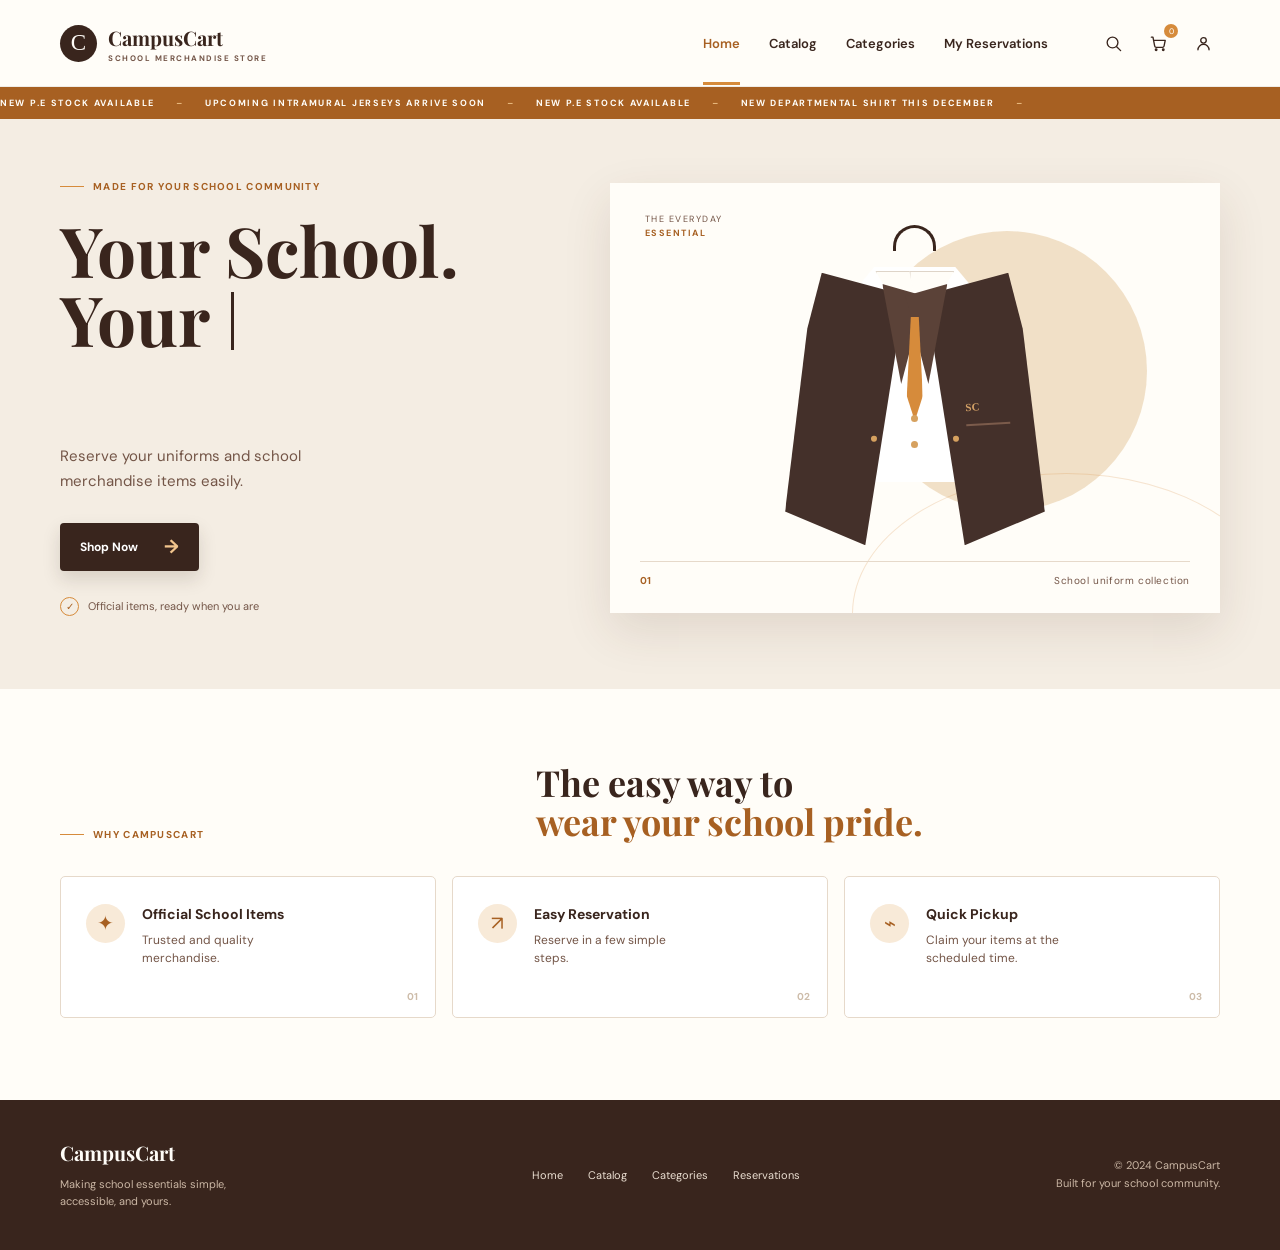
==== index.html @ 45401d15 "Added Home Page" ====
<!DOCTYPE html>
<html lang="en">
<head>
	<meta charset="UTF-8">
	<meta name="viewport" content="width=device-width, initial-scale=1.0">
	<meta name="description" content="SchoolWear makes it simple to reserve official school uniforms and merchandise.">
	<title>SchoolWear | Merchandise Store</title>
	<link rel="preconnect" href="https://fonts.googleapis.com">
	<link rel="preconnect" href="https://fonts.gstatic.com" crossorigin>
	<link href="https://fonts.googleapis.com/css2?family=DM+Sans:wght@400;500;600;700&family=Playfair+Display:wght@600;700&display=swap" rel="stylesheet">
	<link rel="stylesheet" href="styles.css">
</head>
<body>
	<header class="site-header">
		<div class="container nav-wrap">
			<a class="brand" href="index.html" aria-label="SchoolWear home">
				<span class="brand-mark" aria-hidden="true">C</span>
				<span class="brand-copy">
					<strong>CampusCart</strong>
					<small>SCHOOL MERCHANDISE STORE</small>
				</span>
			</a>

			<button class="menu-toggle" type="button" aria-expanded="false" aria-controls="site-navigation">
				<span class="sr-only">Toggle navigation</span>
				<span></span><span></span><span></span>
			</button>

			<nav class="site-nav" id="site-navigation" aria-label="Primary navigation">
				<a class="active" href="index.html">Home</a>
				<a href="#benefits">Catalog</a>
				<a href="#benefits">Categories</a>
				<a href="#footer">My Reservations</a>
			</nav>

			<div class="nav-actions" aria-label="Quick actions">
				<button class="icon-button" type="button" data-action="search" aria-label="Search">
					<svg aria-hidden="true" viewBox="0 0 24 24"><circle cx="10.8" cy="10.8" r="6.8"></circle><path d="m16 16 5 5"></path></svg>
				</button>
				<button class="icon-button cart-button" type="button" data-action="cart" aria-label="Cart">
					<svg aria-hidden="true" viewBox="0 0 24 24"><path d="M3 4h2l2.2 11.2a2 2 0 0 0 2 1.6h7.9a2 2 0 0 0 1.9-1.5L20.5 8H6"></path><circle cx="9" cy="20" r="1"></circle><circle cx="18" cy="20" r="1"></circle></svg>
					<span class="cart-count">0</span>
				</button>
				<button class="icon-button" type="button" data-action="profile" aria-label="Profile">
					<svg aria-hidden="true" viewBox="0 0 24 24"><circle cx="12" cy="8" r="3.5"></circle><path d="M5 20a7 7 0 0 1 14 0"></path></svg>
				</button>
			</div>
		</div>
	</header>

	<section class="announcement" aria-label="Merchandise announcement">
		<p class="sr-only">New stock just landed. Upcoming varsity jerseys arrive soon.</p>
		<div class="announcement-window" aria-hidden="true">
			<div class="announcement-track">
				<span>NEW P.E STOCK AVAILABLE</span><b>-</b><span>UPCOMING INTRAMURAL JERSEYS ARRIVE SOON</span><b>-</b>
				<span>NEW P.E STOCK AVAILABLE</span><b>-</b><span>NEW DEPARTMENTAL SHIRT THIS DECEMBER</span><b>-</b>

			</div>
		</div>
	</section>

	<main>
		<section class="hero container" aria-labelledby="hero-title">
			<div class="hero-copy">
				<p class="eyebrow"><span></span> Made for your school community</p>
				<h1 id="hero-title" aria-label="Your School. Your Style. One Place.">
					<span class="typing-line" data-text="Your School." aria-hidden="true"></span>
					<span class="typing-line" data-text="Your Style." aria-hidden="true"></span>
					<em class="typing-line" data-text="One Place." aria-hidden="true"></em>
				</h1>
				<p class="hero-description">Reserve your uniforms and school merchandise items easily.</p>
				<a class="button button-primary" href="#benefits">Shop Now <span aria-hidden="true">&rarr;</span></a>
				<div class="hero-note"><span class="note-icon" aria-hidden="true">✓</span> Official items, ready when you are</div>
			</div>

			<div class="hero-visual" aria-label="A neatly presented school uniform">
				<div class="visual-kicker">THE EVERYDAY<br><strong>ESSENTIAL</strong></div>
				<div class="sun-shape"></div>
				<div class="uniform">
					<div class="hanger" aria-hidden="true"></div>
					<div class="shirt-collar left-collar"></div>
					<div class="shirt-collar right-collar"></div>
					<div class="shirt"></div>
					<div class="blazer left-blazer"><span class="sleeve-button"></span></div>
					<div class="blazer right-blazer"><span class="sleeve-button"></span></div>
					<div class="lapel left-lapel"></div>
					<div class="lapel right-lapel"></div>
					<div class="pocket"><span>SC</span></div>
					<div class="tie"></div>
					<div class="blazer-button button-one"></div>
					<div class="blazer-button button-two"></div>
				</div>
				<div class="visual-caption"><span>01</span><span>School uniform collection</span></div>
			</div>
		</section>

		<section class="benefits" id="benefits" aria-labelledby="benefits-title">
			<div class="container">
				<div class="section-heading">
					<p class="eyebrow"><span></span> Why CampusCart</p>
					<h2 id="benefits-title">The easy way to<br><em>wear your school pride.</em></h2>
				</div>
				<div class="benefit-grid">
					<article class="benefit-card">
						<div class="benefit-icon">✦</div>
						<div><h3>Official School Items</h3><p>Trusted and quality merchandise.</p></div>
						<span class="card-number">01</span>
					</article>
					<article class="benefit-card">
						<div class="benefit-icon">↗</div>
						<div><h3>Easy Reservation</h3><p>Reserve in a few simple steps.</p></div>
						<span class="card-number">02</span>
					</article>
					<article class="benefit-card">
						<div class="benefit-icon">⌁</div>
						<div><h3>Quick Pickup</h3><p>Claim your items at the scheduled time.</p></div>
						<span class="card-number">03</span>
					</article>
				</div>
			</div>
		</section>
	</main>

	<footer class="site-footer" id="footer">
		<div class="container footer-grid">
			<div><a class="footer-brand" href="index.html">CampusCart</a><p>Making school essentials simple,<br>accessible, and yours.</p></div>
			<div class="footer-links"><a href="index.html">Home</a><a href="#benefits">Catalog</a><a href="#benefits">Categories</a><a href="#footer">Reservations</a></div>
			<p class="copyright">&copy; 2024 CampusCart<br>Built for your school community.</p>
		</div>
	</footer>

	<div class="toast" role="status" aria-live="polite"></div>
	<script src="scripts.js"></script>
</body>
</html>
---- styles.css ----
:root {
	--brown: #39251d;
	--brown-soft: #735547;
	--gold: #d68b3b;
	--gold-dark: #a76022;
	--cream: #fffdf8;
	--beige: #f4ede3;
	--line: #e6d9ca;
	--white: #ffffff;
	--shadow: 0 18px 45px rgba(83, 52, 32, 0.12);
}

* { box-sizing: border-box; }
html { scroll-behavior: smooth; }
body { margin: 0; color: var(--brown); background: var(--beige); font-family: "DM Sans", sans-serif; }
a { color: inherit; text-decoration: none; }
button { color: inherit; font: inherit; }
.container { width: min(1160px, calc(100% - 64px)); margin: 0 auto; }
.sr-only { position: absolute; width: 1px; height: 1px; padding: 0; margin: -1px; overflow: hidden; clip: rect(0, 0, 0, 0); white-space: nowrap; border: 0; }

.site-header { background: var(--cream); border-bottom: 1px solid rgba(57, 37, 29, 0.08); }
.nav-wrap { min-height: 86px; display: flex; align-items: center; gap: 40px; }
.announcement { overflow: hidden; color: var(--cream); background: var(--gold-dark); }
.announcement-window { overflow: hidden; width: 100%; padding: 8px 0; }
.announcement-track { display: flex; width: max-content; align-items: center; gap: 21px; animation: announcement-scroll 24s linear infinite; font-size: 9px; font-weight: 700; letter-spacing: 1.7px; white-space: nowrap; }
.announcement-track b { color: #f4c98f; font-size: 12px; font-weight: 400; }
@keyframes announcement-scroll { from { transform: translateX(-100%); } to { transform: translateX(100vw); } }
.brand { display: inline-flex; align-items: center; gap: 11px; margin-right: auto; }
.brand-mark { width: 37px; height: 37px; display: grid; place-items: center; color: var(--cream); background: var(--brown); border-radius: 50%; font-family: Georgia, serif; font-size: 23px; }
.brand-copy { display: grid; gap: 2px; }
.brand-copy strong, .footer-brand { font: 700 20px "Playfair Display", Georgia, serif; letter-spacing: 0; }
.brand-copy small { color: var(--brown-soft); font-size: 8px; font-weight: 700; letter-spacing: 1.5px; }
.site-nav { display: flex; align-items: center; gap: 29px; font-size: 13px; font-weight: 600; }
.site-nav a { padding: 33px 0 30px; border-bottom: 3px solid transparent; }
.site-nav a:hover, .site-nav a.active { color: var(--gold-dark); border-color: var(--gold); }
.nav-actions { display: flex; align-items: center; gap: 11px; margin-left: 8px; }
.icon-button { position: relative; width: 34px; height: 34px; display: grid; place-items: center; padding: 0; border: 0; background: transparent; cursor: pointer; }
.icon-button svg { width: 19px; height: 19px; fill: none; stroke: var(--brown); stroke-linecap: round; stroke-linejoin: round; stroke-width: 1.7; }
.icon-button:hover svg { stroke: var(--gold-dark); }
.cart-count { position: absolute; top: -2px; right: -3px; width: 14px; height: 14px; display: grid; place-items: center; color: var(--white); background: var(--gold); border-radius: 50%; font-size: 8px; }
.menu-toggle { display: none; border: 0; background: transparent; }

.hero { min-height: 570px; display: grid; grid-template-columns: 0.91fr 1.09fr; align-items: center; gap: 40px; padding-top: 42px; padding-bottom: 54px; }
.eyebrow { display: flex; align-items: center; gap: 9px; margin: 0 0 22px; color: var(--gold-dark); font-size: 10px; font-weight: 700; letter-spacing: 1.3px; text-transform: uppercase; }
.eyebrow span { width: 24px; height: 1px; display: inline-block; background: var(--gold); }
h1, h2, h3, p { margin-top: 0; }
h1, h2 { font-family: "Playfair Display", Georgia, serif; font-weight: 700; letter-spacing: 0; }
h1 { max-width: 500px; margin-bottom: 22px; font-size: clamp(46px, 5.4vw, 76px); line-height: 0.99; }
h1 em, h2 em { color: var(--gold-dark); font-style: normal; }
.typing-line { display: block; min-height: 1em; }
.typing-line.is-typing::after { display: inline-block; width: 3px; height: .84em; margin-left: 6px; vertical-align: -.04em; background: currentColor; content: ""; animation: blink-caret 800ms steps(1) infinite; }
@keyframes blink-caret { 50% { opacity: 0; } }
.hero-description { max-width: 300px; margin-bottom: 29px; color: var(--brown-soft); font-size: 15px; line-height: 1.65; }
.button { display: inline-flex; align-items: center; gap: 26px; border-radius: 4px; font-size: 12px; font-weight: 700; transition: transform 180ms ease, box-shadow 180ms ease, background 180ms ease; }
.button-primary { padding: 16px 20px; color: var(--white); background: var(--brown); box-shadow: 0 8px 18px rgba(57, 37, 29, 0.15); }
.button-primary:hover { background: var(--gold-dark); box-shadow: 0 10px 24px rgba(57, 37, 29, 0.2); transform: translateY(-2px); }
.button-primary span { color: #f2c58d; font-size: 19px; line-height: 0; }
.hero-note { display: flex; align-items: center; gap: 9px; margin-top: 26px; color: var(--brown-soft); font-size: 11px; }
.note-icon { width: 19px; height: 19px; display: grid; place-items: center; color: var(--gold-dark); border: 1px solid var(--gold); border-radius: 50%; font-size: 10px; }

.hero-visual { position: relative; min-height: 430px; overflow: hidden; background: var(--cream); box-shadow: var(--shadow); }
.hero-visual::after { position: absolute; right: -10%; bottom: -33%; width: 70%; height: 65%; border: 1px solid rgba(214, 139, 59, .22); border-radius: 50%; content: ""; }
.sun-shape { position: absolute; top: 48px; right: 12%; width: 280px; height: 280px; background: #ead3b1; border-radius: 50%; opacity: .68; }
.visual-kicker { position: absolute; top: 30px; left: 35px; z-index: 2; color: var(--brown-soft); font-size: 9px; line-height: 1.5; letter-spacing: 1.5px; }
.visual-kicker strong { color: var(--gold-dark); }
.uniform { position: absolute; z-index: 1; top: 42px; left: 50%; width: 285px; height: 345px; transform: translateX(-50%); }
.hanger { position: absolute; top: 0; left: 50%; width: 43px; height: 26px; border: 3px solid var(--brown); border-bottom: 0; border-radius: 30px 30px 0 0; transform: translateX(-50%); }
.shirt { position: absolute; top: 42px; left: 50%; width: 135px; height: 215px; background: #fff; clip-path: polygon(20% 0, 80% 0, 100% 15%, 87% 100%, 13% 100%, 0 15%); transform: translateX(-50%); box-shadow: inset -8px 0 rgba(231, 224, 214, .7); }
.shirt-collar { position: absolute; z-index: 3; top: 46px; width: 45px; height: 56px; background: var(--cream); border: 1px solid #ded4c8; }
.left-collar { left: 103px; clip-path: polygon(0 0, 100% 0, 75% 100%); }.right-collar { right: 103px; clip-path: polygon(0 0, 100% 0, 25% 100%); }
.blazer { position: absolute; z-index: 2; top: 49px; width: 105px; height: 270px; background: #44302a; }
.left-blazer { left: 18px; clip-path: polygon(23% 0, 83% 5%, 100% 18%, 78% 100%, 0 89%, 12% 21%); transform: rotate(3deg); }
.right-blazer { right: 18px; clip-path: polygon(17% 5%, 77% 0, 88% 21%, 100% 89%, 22% 100%, 0 18%); transform: rotate(-3deg); }
.lapel { position: absolute; z-index: 4; top: 59px; width: 42px; height: 100px; background: #5b4238; }.left-lapel { left: 110px; clip-path: polygon(0 0, 100% 12%, 45% 100%); }.right-lapel { right: 110px; clip-path: polygon(0 12%, 100% 0, 55% 100%); }
.tie { position: absolute; z-index: 5; top: 92px; left: 50%; width: 16px; height: 104px; background: var(--gold); clip-path: polygon(25% 0, 75% 0, 100% 76%, 50% 100%, 0 76%); transform: translateX(-50%); }
.pocket { position: absolute; z-index: 5; top: 169px; right: 48px; width: 44px; height: 31px; border-bottom: 2px solid #7b5b4b; transform: rotate(-3deg); }.pocket span { color: #d3a066; font: 700 11px Georgia, serif; }
.blazer-button { position: absolute; z-index: 6; left: 50%; width: 7px; height: 7px; background: #d6a15f; border-radius: 50%; transform: translateX(-50%); }.button-one { top: 190px; }.button-two { top: 216px; }
.sleeve-button { position: absolute; top: 160px; width: 6px; height: 6px; background: #d6a15f; border-radius: 50%; }.left-blazer .sleeve-button { right: 17px; }.right-blazer .sleeve-button { left: 17px; }
.visual-caption { position: absolute; right: 30px; bottom: 26px; left: 30px; z-index: 3; display: flex; justify-content: space-between; padding-top: 12px; border-top: 1px solid var(--line); color: var(--brown-soft); font-size: 10px; letter-spacing: .6px; }.visual-caption span:first-child { color: var(--gold-dark); font-weight: 700; }

.benefits { padding: 74px 0 82px; background: var(--cream); }
.section-heading { display: flex; align-items: end; justify-content: space-between; margin-bottom: 35px; }.section-heading .eyebrow { margin-bottom: 0; }.section-heading h2 { margin: 0; width: 59%; font-size: 36px; line-height: 1.08; }
.benefit-grid { display: grid; grid-template-columns: repeat(3, 1fr); gap: 16px; }.benefit-card { position: relative; display: flex; align-items: flex-start; gap: 17px; min-height: 142px; padding: 27px 25px; border: 1px solid var(--line); border-radius: 5px; background: var(--white); transition: transform 180ms ease, box-shadow 180ms ease; }.benefit-card:hover { box-shadow: var(--shadow); transform: translateY(-4px); }.benefit-icon { width: 39px; height: 39px; flex: 0 0 auto; display: grid; place-items: center; color: var(--gold-dark); background: #f8ead8; border-radius: 50%; font-size: 20px; }.benefit-card h3 { margin: 1px 0 8px; font-size: 14px; }.benefit-card p { max-width: 160px; margin: 0; color: var(--brown-soft); font-size: 12px; line-height: 1.5; }.card-number { position: absolute; right: 17px; bottom: 14px; color: #cdbca9; font-size: 10px; font-weight: 700; }
.site-footer { padding: 39px 0; color: #eaded1; background: var(--brown); }.footer-grid { display: grid; grid-template-columns: 1.2fr 1fr .8fr; align-items: center; gap: 40px; }.footer-brand { display: inline-block; margin-bottom: 10px; color: var(--cream); }.site-footer p { margin: 0; color: #cbb7a5; font-size: 11px; line-height: 1.6; }.footer-links { display: flex; flex-wrap: wrap; gap: 12px 25px; font-size: 11px; }.footer-links a:hover { color: #f2b66d; }.copyright { text-align: right; }
.toast { position: fixed; right: 24px; bottom: 24px; z-index: 10; padding: 12px 17px; color: var(--white); background: var(--brown); border-left: 3px solid var(--gold); border-radius: 3px; box-shadow: var(--shadow); font-size: 12px; opacity: 0; pointer-events: none; transform: translateY(10px); transition: opacity 180ms ease, transform 180ms ease; }.toast.visible { opacity: 1; transform: translateY(0); }

@media (max-width: 900px) {
	.nav-wrap { gap: 20px; }.site-nav { gap: 17px; }.hero { grid-template-columns: 1fr 1fr; }.hero-visual { min-height: 390px; }.uniform { transform: translateX(-50%) scale(.85); transform-origin: top center; }.sun-shape { width: 230px; height: 230px; }
}
@media (max-width: 720px) {
	.container { width: min(100% - 40px, 560px); }.nav-wrap { min-height: 72px; }.menu-toggle { width: 34px; height: 34px; display: grid; place-content: center; gap: 4px; padding: 0; cursor: pointer; }.menu-toggle span:not(.sr-only) { width: 20px; height: 2px; background: var(--brown); }.site-nav { position: absolute; top: 72px; right: 20px; left: 20px; z-index: 8; display: none; padding: 10px 20px; background: var(--cream); border: 1px solid var(--line); box-shadow: var(--shadow); }.site-nav.open { display: grid; }.site-nav a { padding: 12px 0; border-bottom: 1px solid var(--line); }.site-nav a:last-child { border: 0; }.nav-actions { gap: 2px; margin-left: 0; }.hero { display: flex; flex-direction: column; align-items: stretch; gap: 35px; padding-top: 58px; }.hero-copy { padding-left: 4px; }.hero-visual { min-height: 380px; }.section-heading { display: block; }.section-heading .eyebrow { margin-bottom: 20px; }.section-heading h2 { width: auto; font-size: 31px; }.benefit-grid { grid-template-columns: 1fr; gap: 11px; }.benefit-card { min-height: 110px; padding: 22px; }.footer-grid { grid-template-columns: 1fr; gap: 25px; }.copyright { text-align: left; }.footer-links { max-width: 270px; }
}
@media (prefers-reduced-motion: reduce) { html { scroll-behavior: auto; } *, *::before, *::after { transition-duration: .01ms !important; animation-duration: .01ms !important; animation-iteration-count: 1 !important; } .announcement-track { transform: none; } }
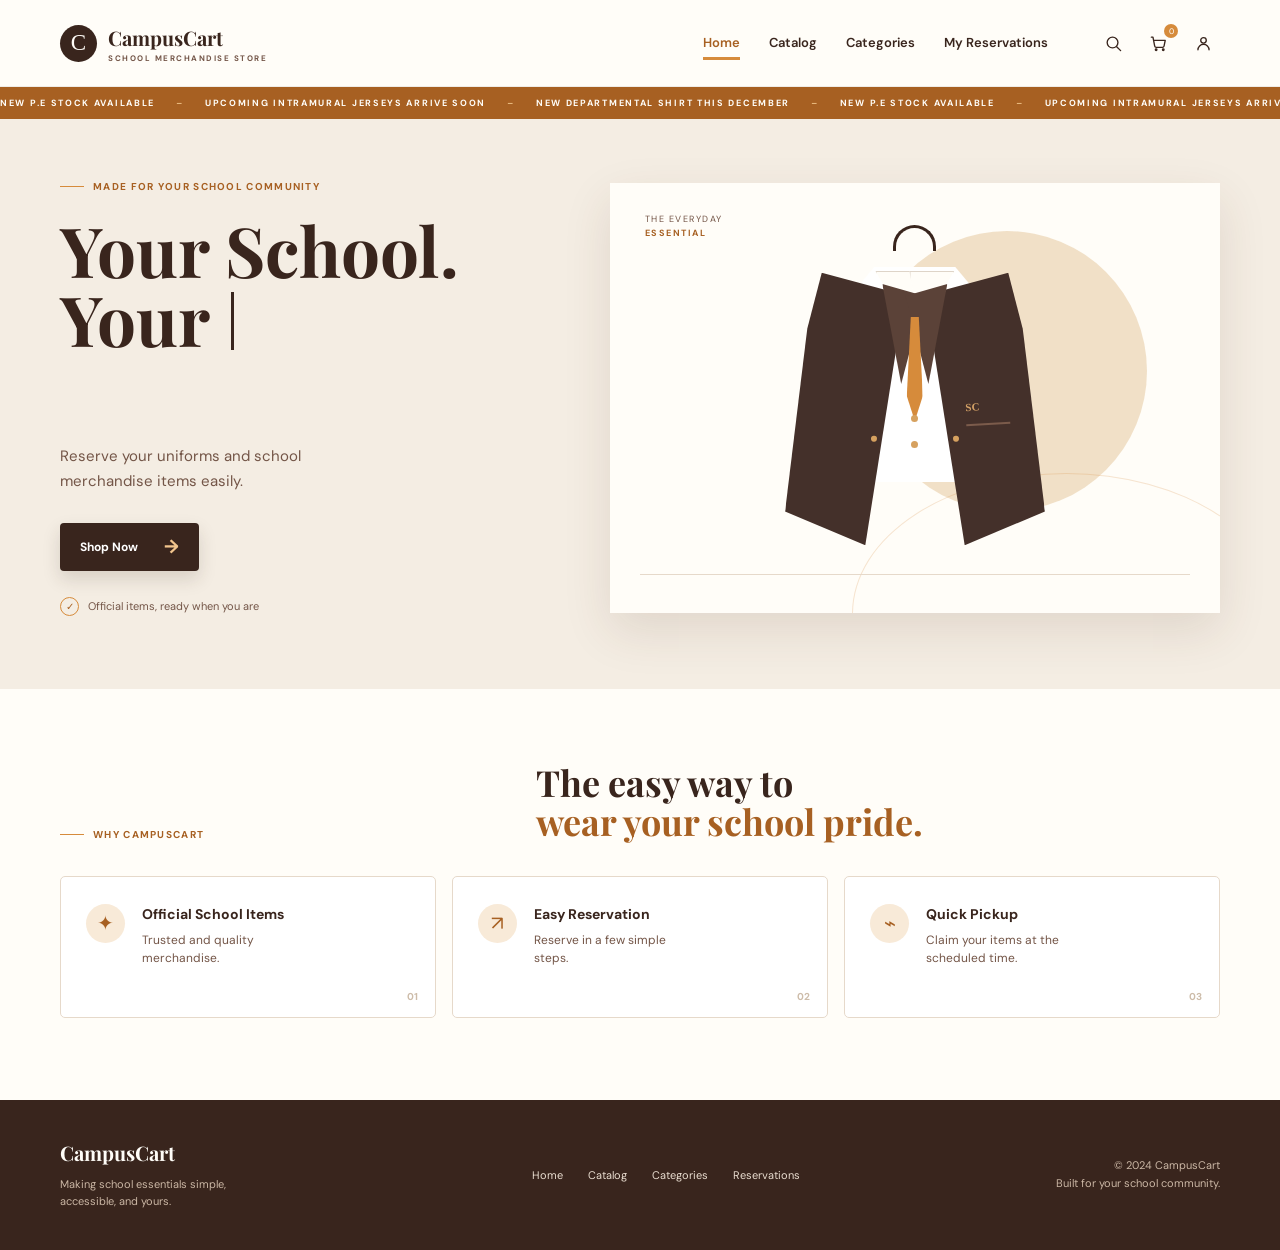
==== commit 299ffbc1: "Added Home Page" ====
--- a/index.html
+++ b/index.html
@@ -11,67 +11,21 @@
 	<link rel="stylesheet" href="styles.css">
 </head>
 <body>
+	<!-- Navigation bar is populated by JavaScript. -->
 	<header class="site-header">
 		<div class="container nav-wrap">
-			<a class="brand" href="index.html" aria-label="SchoolWear home">
-				<span class="brand-mark" aria-hidden="true">C</span>
-				<span class="brand-copy">
-					<strong>CampusCart</strong>
-					<small>SCHOOL MERCHANDISE STORE</small>
-				</span>
-			</a>
-
-			<button class="menu-toggle" type="button" aria-expanded="false" aria-controls="site-navigation">
-				<span class="sr-only">Toggle navigation</span>
-				<span></span><span></span><span></span>
-			</button>
-
-			<nav class="site-nav" id="site-navigation" aria-label="Primary navigation">
-				<a class="active" href="index.html">Home</a>
-				<a href="#benefits">Catalog</a>
-				<a href="#benefits">Categories</a>
-				<a href="#footer">My Reservations</a>
-			</nav>
-
-			<div class="nav-actions" aria-label="Quick actions">
-				<button class="icon-button" type="button" data-action="search" aria-label="Search">
-					<svg aria-hidden="true" viewBox="0 0 24 24"><circle cx="10.8" cy="10.8" r="6.8"></circle><path d="m16 16 5 5"></path></svg>
-				</button>
-				<button class="icon-button cart-button" type="button" data-action="cart" aria-label="Cart">
-					<svg aria-hidden="true" viewBox="0 0 24 24"><path d="M3 4h2l2.2 11.2a2 2 0 0 0 2 1.6h7.9a2 2 0 0 0 1.9-1.5L20.5 8H6"></path><circle cx="9" cy="20" r="1"></circle><circle cx="18" cy="20" r="1"></circle></svg>
-					<span class="cart-count">0</span>
-				</button>
-				<button class="icon-button" type="button" data-action="profile" aria-label="Profile">
-					<svg aria-hidden="true" viewBox="0 0 24 24"><circle cx="12" cy="8" r="3.5"></circle><path d="M5 20a7 7 0 0 1 14 0"></path></svg>
-				</button>
-			</div>
+			<div id="navigation-content"></div>
 		</div>
 	</header>
 
+	<!-- Merchandise announcement is populated by JavaScript. -->
 	<section class="announcement" aria-label="Merchandise announcement">
-		<p class="sr-only">New stock just landed. Upcoming varsity jerseys arrive soon.</p>
-		<div class="announcement-window" aria-hidden="true">
-			<div class="announcement-track">
-				<span>NEW P.E STOCK AVAILABLE</span><b>-</b><span>UPCOMING INTRAMURAL JERSEYS ARRIVE SOON</span><b>-</b>
-				<span>NEW P.E STOCK AVAILABLE</span><b>-</b><span>NEW DEPARTMENTAL SHIRT THIS DECEMBER</span><b>-</b>
-
-			</div>
-		</div>
+		<div id="announcement-content"></div>
 	</section>
 
 	<main>
 		<section class="hero container" aria-labelledby="hero-title">
-			<div class="hero-copy">
-				<p class="eyebrow"><span></span> Made for your school community</p>
-				<h1 id="hero-title" aria-label="Your School. Your Style. One Place.">
-					<span class="typing-line" data-text="Your School." aria-hidden="true"></span>
-					<span class="typing-line" data-text="Your Style." aria-hidden="true"></span>
-					<em class="typing-line" data-text="One Place." aria-hidden="true"></em>
-				</h1>
-				<p class="hero-description">Reserve your uniforms and school merchandise items easily.</p>
-				<a class="button button-primary" href="#benefits">Shop Now <span aria-hidden="true">&rarr;</span></a>
-				<div class="hero-note"><span class="note-icon" aria-hidden="true">✓</span> Official items, ready when you are</div>
-			</div>
+			<div id="hero-copy" class="hero-copy"></div>
 
 			<div class="hero-visual" aria-label="A neatly presented school uniform">
 				<div class="visual-kicker">THE EVERYDAY<br><strong>ESSENTIAL</strong></div>
@@ -90,43 +44,19 @@
 					<div class="blazer-button button-one"></div>
 					<div class="blazer-button button-two"></div>
 				</div>
-				<div class="visual-caption"><span>01</span><span>School uniform collection</span></div>
+				<div class="visual-caption"><span id="visual-caption-number"></span><span id="visual-caption-label"></span></div>
 			</div>
 		</section>
 
 		<section class="benefits" id="benefits" aria-labelledby="benefits-title">
 			<div class="container">
-				<div class="section-heading">
-					<p class="eyebrow"><span></span> Why CampusCart</p>
-					<h2 id="benefits-title">The easy way to<br><em>wear your school pride.</em></h2>
-				</div>
-				<div class="benefit-grid">
-					<article class="benefit-card">
-						<div class="benefit-icon">✦</div>
-						<div><h3>Official School Items</h3><p>Trusted and quality merchandise.</p></div>
-						<span class="card-number">01</span>
-					</article>
-					<article class="benefit-card">
-						<div class="benefit-icon">↗</div>
-						<div><h3>Easy Reservation</h3><p>Reserve in a few simple steps.</p></div>
-						<span class="card-number">02</span>
-					</article>
-					<article class="benefit-card">
-						<div class="benefit-icon">⌁</div>
-						<div><h3>Quick Pickup</h3><p>Claim your items at the scheduled time.</p></div>
-						<span class="card-number">03</span>
-					</article>
-				</div>
+				<div id="benefits-content"></div>
 			</div>
 		</section>
 	</main>
 
 	<footer class="site-footer" id="footer">
-		<div class="container footer-grid">
-			<div><a class="footer-brand" href="index.html">CampusCart</a><p>Making school essentials simple,<br>accessible, and yours.</p></div>
-			<div class="footer-links"><a href="index.html">Home</a><a href="#benefits">Catalog</a><a href="#benefits">Categories</a><a href="#footer">Reservations</a></div>
-			<p class="copyright">&copy; 2024 CampusCart<br>Built for your school community.</p>
-		</div>
+		<div id="footer-content" class="container"></div>
 	</footer>
 
 	<div class="toast" role="status" aria-live="polite"></div>
--- a/styles.css
+++ b/styles.css
@@ -10,84 +10,871 @@
 	--shadow: 0 18px 45px rgba(83, 52, 32, 0.12);
 }
 
-* { box-sizing: border-box; }
-html { scroll-behavior: smooth; }
-body { margin: 0; color: var(--brown); background: var(--beige); font-family: "DM Sans", sans-serif; }
-a { color: inherit; text-decoration: none; }
-button { color: inherit; font: inherit; }
-.container { width: min(1160px, calc(100% - 64px)); margin: 0 auto; }
-.sr-only { position: absolute; width: 1px; height: 1px; padding: 0; margin: -1px; overflow: hidden; clip: rect(0, 0, 0, 0); white-space: nowrap; border: 0; }
-
-.site-header { background: var(--cream); border-bottom: 1px solid rgba(57, 37, 29, 0.08); }
-.nav-wrap { min-height: 86px; display: flex; align-items: center; gap: 40px; }
-.announcement { overflow: hidden; color: var(--cream); background: var(--gold-dark); }
-.announcement-window { overflow: hidden; width: 100%; padding: 8px 0; }
-.announcement-track { display: flex; width: max-content; align-items: center; gap: 21px; animation: announcement-scroll 24s linear infinite; font-size: 9px; font-weight: 700; letter-spacing: 1.7px; white-space: nowrap; }
-.announcement-track b { color: #f4c98f; font-size: 12px; font-weight: 400; }
-@keyframes announcement-scroll { from { transform: translateX(-100%); } to { transform: translateX(100vw); } }
-.brand { display: inline-flex; align-items: center; gap: 11px; margin-right: auto; }
-.brand-mark { width: 37px; height: 37px; display: grid; place-items: center; color: var(--cream); background: var(--brown); border-radius: 50%; font-family: Georgia, serif; font-size: 23px; }
-.brand-copy { display: grid; gap: 2px; }
-.brand-copy strong, .footer-brand { font: 700 20px "Playfair Display", Georgia, serif; letter-spacing: 0; }
-.brand-copy small { color: var(--brown-soft); font-size: 8px; font-weight: 700; letter-spacing: 1.5px; }
-.site-nav { display: flex; align-items: center; gap: 29px; font-size: 13px; font-weight: 600; }
-.site-nav a { padding: 33px 0 30px; border-bottom: 3px solid transparent; }
-.site-nav a:hover, .site-nav a.active { color: var(--gold-dark); border-color: var(--gold); }
-.nav-actions { display: flex; align-items: center; gap: 11px; margin-left: 8px; }
-.icon-button { position: relative; width: 34px; height: 34px; display: grid; place-items: center; padding: 0; border: 0; background: transparent; cursor: pointer; }
-.icon-button svg { width: 19px; height: 19px; fill: none; stroke: var(--brown); stroke-linecap: round; stroke-linejoin: round; stroke-width: 1.7; }
-.icon-button:hover svg { stroke: var(--gold-dark); }
-.cart-count { position: absolute; top: -2px; right: -3px; width: 14px; height: 14px; display: grid; place-items: center; color: var(--white); background: var(--gold); border-radius: 50%; font-size: 8px; }
-.menu-toggle { display: none; border: 0; background: transparent; }
-
-.hero { min-height: 570px; display: grid; grid-template-columns: 0.91fr 1.09fr; align-items: center; gap: 40px; padding-top: 42px; padding-bottom: 54px; }
-.eyebrow { display: flex; align-items: center; gap: 9px; margin: 0 0 22px; color: var(--gold-dark); font-size: 10px; font-weight: 700; letter-spacing: 1.3px; text-transform: uppercase; }
-.eyebrow span { width: 24px; height: 1px; display: inline-block; background: var(--gold); }
-h1, h2, h3, p { margin-top: 0; }
-h1, h2 { font-family: "Playfair Display", Georgia, serif; font-weight: 700; letter-spacing: 0; }
-h1 { max-width: 500px; margin-bottom: 22px; font-size: clamp(46px, 5.4vw, 76px); line-height: 0.99; }
-h1 em, h2 em { color: var(--gold-dark); font-style: normal; }
-.typing-line { display: block; min-height: 1em; }
-.typing-line.is-typing::after { display: inline-block; width: 3px; height: .84em; margin-left: 6px; vertical-align: -.04em; background: currentColor; content: ""; animation: blink-caret 800ms steps(1) infinite; }
-@keyframes blink-caret { 50% { opacity: 0; } }
-.hero-description { max-width: 300px; margin-bottom: 29px; color: var(--brown-soft); font-size: 15px; line-height: 1.65; }
-.button { display: inline-flex; align-items: center; gap: 26px; border-radius: 4px; font-size: 12px; font-weight: 700; transition: transform 180ms ease, box-shadow 180ms ease, background 180ms ease; }
-.button-primary { padding: 16px 20px; color: var(--white); background: var(--brown); box-shadow: 0 8px 18px rgba(57, 37, 29, 0.15); }
-.button-primary:hover { background: var(--gold-dark); box-shadow: 0 10px 24px rgba(57, 37, 29, 0.2); transform: translateY(-2px); }
-.button-primary span { color: #f2c58d; font-size: 19px; line-height: 0; }
-.hero-note { display: flex; align-items: center; gap: 9px; margin-top: 26px; color: var(--brown-soft); font-size: 11px; }
-.note-icon { width: 19px; height: 19px; display: grid; place-items: center; color: var(--gold-dark); border: 1px solid var(--gold); border-radius: 50%; font-size: 10px; }
-
-.hero-visual { position: relative; min-height: 430px; overflow: hidden; background: var(--cream); box-shadow: var(--shadow); }
-.hero-visual::after { position: absolute; right: -10%; bottom: -33%; width: 70%; height: 65%; border: 1px solid rgba(214, 139, 59, .22); border-radius: 50%; content: ""; }
-.sun-shape { position: absolute; top: 48px; right: 12%; width: 280px; height: 280px; background: #ead3b1; border-radius: 50%; opacity: .68; }
-.visual-kicker { position: absolute; top: 30px; left: 35px; z-index: 2; color: var(--brown-soft); font-size: 9px; line-height: 1.5; letter-spacing: 1.5px; }
-.visual-kicker strong { color: var(--gold-dark); }
-.uniform { position: absolute; z-index: 1; top: 42px; left: 50%; width: 285px; height: 345px; transform: translateX(-50%); }
-.hanger { position: absolute; top: 0; left: 50%; width: 43px; height: 26px; border: 3px solid var(--brown); border-bottom: 0; border-radius: 30px 30px 0 0; transform: translateX(-50%); }
-.shirt { position: absolute; top: 42px; left: 50%; width: 135px; height: 215px; background: #fff; clip-path: polygon(20% 0, 80% 0, 100% 15%, 87% 100%, 13% 100%, 0 15%); transform: translateX(-50%); box-shadow: inset -8px 0 rgba(231, 224, 214, .7); }
-.shirt-collar { position: absolute; z-index: 3; top: 46px; width: 45px; height: 56px; background: var(--cream); border: 1px solid #ded4c8; }
-.left-collar { left: 103px; clip-path: polygon(0 0, 100% 0, 75% 100%); }.right-collar { right: 103px; clip-path: polygon(0 0, 100% 0, 25% 100%); }
-.blazer { position: absolute; z-index: 2; top: 49px; width: 105px; height: 270px; background: #44302a; }
-.left-blazer { left: 18px; clip-path: polygon(23% 0, 83% 5%, 100% 18%, 78% 100%, 0 89%, 12% 21%); transform: rotate(3deg); }
-.right-blazer { right: 18px; clip-path: polygon(17% 5%, 77% 0, 88% 21%, 100% 89%, 22% 100%, 0 18%); transform: rotate(-3deg); }
-.lapel { position: absolute; z-index: 4; top: 59px; width: 42px; height: 100px; background: #5b4238; }.left-lapel { left: 110px; clip-path: polygon(0 0, 100% 12%, 45% 100%); }.right-lapel { right: 110px; clip-path: polygon(0 12%, 100% 0, 55% 100%); }
-.tie { position: absolute; z-index: 5; top: 92px; left: 50%; width: 16px; height: 104px; background: var(--gold); clip-path: polygon(25% 0, 75% 0, 100% 76%, 50% 100%, 0 76%); transform: translateX(-50%); }
-.pocket { position: absolute; z-index: 5; top: 169px; right: 48px; width: 44px; height: 31px; border-bottom: 2px solid #7b5b4b; transform: rotate(-3deg); }.pocket span { color: #d3a066; font: 700 11px Georgia, serif; }
-.blazer-button { position: absolute; z-index: 6; left: 50%; width: 7px; height: 7px; background: #d6a15f; border-radius: 50%; transform: translateX(-50%); }.button-one { top: 190px; }.button-two { top: 216px; }
-.sleeve-button { position: absolute; top: 160px; width: 6px; height: 6px; background: #d6a15f; border-radius: 50%; }.left-blazer .sleeve-button { right: 17px; }.right-blazer .sleeve-button { left: 17px; }
-.visual-caption { position: absolute; right: 30px; bottom: 26px; left: 30px; z-index: 3; display: flex; justify-content: space-between; padding-top: 12px; border-top: 1px solid var(--line); color: var(--brown-soft); font-size: 10px; letter-spacing: .6px; }.visual-caption span:first-child { color: var(--gold-dark); font-weight: 700; }
-
-.benefits { padding: 74px 0 82px; background: var(--cream); }
-.section-heading { display: flex; align-items: end; justify-content: space-between; margin-bottom: 35px; }.section-heading .eyebrow { margin-bottom: 0; }.section-heading h2 { margin: 0; width: 59%; font-size: 36px; line-height: 1.08; }
-.benefit-grid { display: grid; grid-template-columns: repeat(3, 1fr); gap: 16px; }.benefit-card { position: relative; display: flex; align-items: flex-start; gap: 17px; min-height: 142px; padding: 27px 25px; border: 1px solid var(--line); border-radius: 5px; background: var(--white); transition: transform 180ms ease, box-shadow 180ms ease; }.benefit-card:hover { box-shadow: var(--shadow); transform: translateY(-4px); }.benefit-icon { width: 39px; height: 39px; flex: 0 0 auto; display: grid; place-items: center; color: var(--gold-dark); background: #f8ead8; border-radius: 50%; font-size: 20px; }.benefit-card h3 { margin: 1px 0 8px; font-size: 14px; }.benefit-card p { max-width: 160px; margin: 0; color: var(--brown-soft); font-size: 12px; line-height: 1.5; }.card-number { position: absolute; right: 17px; bottom: 14px; color: #cdbca9; font-size: 10px; font-weight: 700; }
-.site-footer { padding: 39px 0; color: #eaded1; background: var(--brown); }.footer-grid { display: grid; grid-template-columns: 1.2fr 1fr .8fr; align-items: center; gap: 40px; }.footer-brand { display: inline-block; margin-bottom: 10px; color: var(--cream); }.site-footer p { margin: 0; color: #cbb7a5; font-size: 11px; line-height: 1.6; }.footer-links { display: flex; flex-wrap: wrap; gap: 12px 25px; font-size: 11px; }.footer-links a:hover { color: #f2b66d; }.copyright { text-align: right; }
-.toast { position: fixed; right: 24px; bottom: 24px; z-index: 10; padding: 12px 17px; color: var(--white); background: var(--brown); border-left: 3px solid var(--gold); border-radius: 3px; box-shadow: var(--shadow); font-size: 12px; opacity: 0; pointer-events: none; transform: translateY(10px); transition: opacity 180ms ease, transform 180ms ease; }.toast.visible { opacity: 1; transform: translateY(0); }
+* {
+	box-sizing: border-box;
+}
+
+html {
+	scroll-behavior: smooth;
+}
+
+body {
+	margin: 0;
+	color: var(--brown);
+	background: var(--beige);
+	font-family: "DM Sans", sans-serif;
+}
+
+a {
+	color: inherit;
+	text-decoration: none;
+}
+
+button {
+	color: inherit;
+	font: inherit;
+}
+
+.container {
+	width: min(1160px, calc(100% - 64px));
+	margin: 0 auto;
+}
+
+.sr-only {
+	position: absolute;
+	width: 1px;
+	height: 1px;
+	padding: 0;
+	margin: -1px;
+	overflow: hidden;
+	clip: rect(0, 0, 0, 0);
+	white-space: nowrap;
+	border: 0;
+}
+
+/* Navigation bar */
+.site-header {
+	background: var(--cream);
+	border-bottom: 1px solid rgba(57, 37, 29, 0.08);
+}
+
+.nav-wrap {
+	min-height: 86px;
+	display: flex;
+	align-items: center;
+	gap: 40px;
+}
+
+#navigation-content {
+	display: contents;
+}
+
+/* Merchandise announcement */
+.announcement {
+	overflow: hidden;
+	color: var(--cream);
+	background: var(--gold-dark);
+}
+
+.announcement-window {
+	overflow: hidden;
+	width: 100%;
+	padding: 8px 0;
+}
+
+.announcement-track {
+	display: flex;
+	width: max-content;
+	align-items: center;
+	gap: 21px;
+	animation: announcement-scroll 24s linear infinite;
+	font-size: 9px;
+	font-weight: 700;
+	letter-spacing: 1.7px;
+	white-space: nowrap;
+}
+
+.announcement-track b {
+	color: #f4c98f;
+	font-size: 12px;
+	font-weight: 400;
+}
+
+@keyframes announcement-scroll {
+	from {
+		transform: translateX(-100%);
+	}
+
+	to {
+		transform: translateX(100vw);
+	}
+}
+
+.brand {
+	display: inline-flex;
+	align-items: center;
+	gap: 11px;
+	margin-right: auto;
+}
+
+.brand-mark {
+	width: 37px;
+	height: 37px;
+	display: grid;
+	place-items: center;
+	color: var(--cream);
+	background: var(--brown);
+	border-radius: 50%;
+	font-family: Georgia, serif;
+	font-size: 23px;
+}
+
+.brand-copy {
+	display: grid;
+	gap: 2px;
+}
+
+.brand-copy strong,
+.footer-brand {
+	font: 700 20px "Playfair Display", Georgia, serif;
+	letter-spacing: 0;
+}
+
+.brand-copy small {
+	color: var(--brown-soft);
+	font-size: 8px;
+	font-weight: 700;
+	letter-spacing: 1.5px;
+}
+
+.site-nav {
+	display: flex;
+	align-items: center;
+	gap: 29px;
+	font-size: 13px;
+	font-weight: 600;
+}
+
+.site-nav a {
+	padding: 8px 0 6px;
+	border-bottom: 3px solid transparent;
+}
+
+.site-nav a:hover,
+.site-nav a.active {
+	color: var(--gold-dark);
+	border-color: var(--gold);
+}
+
+.nav-actions {
+	display: flex;
+	align-items: center;
+	gap: 11px;
+	margin-left: 8px;
+}
+
+.icon-button {
+	position: relative;
+	width: 34px;
+	height: 34px;
+	display: grid;
+	place-items: center;
+	padding: 0;
+	border: 0;
+	background: transparent;
+	cursor: pointer;
+}
+
+.icon-button svg {
+	width: 19px;
+	height: 19px;
+	fill: none;
+	stroke: var(--brown);
+	stroke-linecap: round;
+	stroke-linejoin: round;
+	stroke-width: 1.7;
+}
+
+.icon-button:hover svg {
+	stroke: var(--gold-dark);
+}
+
+.cart-count {
+	position: absolute;
+	top: -2px;
+	right: -3px;
+	width: 14px;
+	height: 14px;
+	display: grid;
+	place-items: center;
+	color: var(--white);
+	background: var(--gold);
+	border-radius: 50%;
+	font-size: 8px;
+}
+
+.menu-toggle {
+	display: none;
+	border: 0;
+	background: transparent;
+}
+
+.hero {
+	min-height: 570px;
+	display: grid;
+	grid-template-columns: 0.91fr 1.09fr;
+	align-items: center;
+	gap: 40px;
+	padding-top: 42px;
+	padding-bottom: 54px;
+}
+
+.eyebrow {
+	display: flex;
+	align-items: center;
+	gap: 9px;
+	margin: 0 0 22px;
+	color: var(--gold-dark);
+	font-size: 10px;
+	font-weight: 700;
+	letter-spacing: 1.3px;
+	text-transform: uppercase;
+}
+
+.eyebrow span {
+	width: 24px;
+	height: 1px;
+	display: inline-block;
+	background: var(--gold);
+}
+
+h1,
+h2,
+h3,
+p {
+	margin-top: 0;
+}
+
+h1,
+h2 {
+	font-family: "Playfair Display", Georgia, serif;
+	font-weight: 700;
+	letter-spacing: 0;
+}
+
+h1 {
+	max-width: 500px;
+	margin-bottom: 22px;
+	font-size: clamp(46px, 5.4vw, 76px);
+	line-height: 0.99;
+}
+
+h1 em,
+h2 em {
+	color: var(--gold-dark);
+	font-style: normal;
+}
+
+.typing-line {
+	display: block;
+	min-height: 1em;
+}
+
+.typing-line:last-child {
+	color: var(--gold-dark);
+}
+
+.typing-line.is-typing::after {
+	display: inline-block;
+	width: 3px;
+	height: 0.84em;
+	margin-left: 6px;
+	vertical-align: -0.04em;
+	background: currentColor;
+	content: "";
+	animation: blink-caret 800ms steps(1) infinite;
+}
+
+@keyframes blink-caret {
+	50% {
+		opacity: 0;
+	}
+}
+
+.hero-description {
+	max-width: 300px;
+	margin-bottom: 29px;
+	color: var(--brown-soft);
+	font-size: 15px;
+	line-height: 1.65;
+}
+
+.button {
+	display: inline-flex;
+	align-items: center;
+	gap: 26px;
+	border-radius: 4px;
+	font-size: 12px;
+	font-weight: 700;
+	transition: transform 180ms ease, box-shadow 180ms ease, background 180ms ease;
+}
+
+.button-primary {
+	padding: 16px 20px;
+	color: var(--white);
+	background: var(--brown);
+	box-shadow: 0 8px 18px rgba(57, 37, 29, 0.15);
+}
+
+.button-primary:hover {
+	background: var(--gold-dark);
+	box-shadow: 0 10px 24px rgba(57, 37, 29, 0.2);
+	transform: translateY(-2px);
+}
+
+.button-primary span {
+	color: #f2c58d;
+	font-size: 19px;
+	line-height: 0;
+}
+
+.hero-note {
+	display: flex;
+	align-items: center;
+	gap: 9px;
+	margin-top: 26px;
+	color: var(--brown-soft);
+	font-size: 11px;
+}
+
+.note-icon {
+	width: 19px;
+	height: 19px;
+	display: grid;
+	place-items: center;
+	color: var(--gold-dark);
+	border: 1px solid var(--gold);
+	border-radius: 50%;
+	font-size: 10px;
+}
+
+.hero-visual {
+	position: relative;
+	min-height: 430px;
+	overflow: hidden;
+	background: var(--cream);
+	box-shadow: var(--shadow);
+}
+
+.hero-visual::after {
+	position: absolute;
+	right: -10%;
+	bottom: -33%;
+	width: 70%;
+	height: 65%;
+	border: 1px solid rgba(214, 139, 59, 0.22);
+	border-radius: 50%;
+	content: "";
+}
+
+.sun-shape {
+	position: absolute;
+	top: 48px;
+	right: 12%;
+	width: 280px;
+	height: 280px;
+	background: #ead3b1;
+	border-radius: 50%;
+	opacity: 0.68;
+}
+
+.visual-kicker {
+	position: absolute;
+	top: 30px;
+	left: 35px;
+	z-index: 2;
+	color: var(--brown-soft);
+	font-size: 9px;
+	line-height: 1.5;
+	letter-spacing: 1.5px;
+}
+
+.visual-kicker strong {
+	color: var(--gold-dark);
+}
+
+.uniform {
+	position: absolute;
+	z-index: 1;
+	top: 42px;
+	left: 50%;
+	width: 285px;
+	height: 345px;
+	transform: translateX(-50%);
+}
+
+.hanger {
+	position: absolute;
+	top: 0;
+	left: 50%;
+	width: 43px;
+	height: 26px;
+	border: 3px solid var(--brown);
+	border-bottom: 0;
+	border-radius: 30px 30px 0 0;
+	transform: translateX(-50%);
+}
+
+.shirt {
+	position: absolute;
+	top: 42px;
+	left: 50%;
+	width: 135px;
+	height: 215px;
+	background: #fff;
+	clip-path: polygon(20% 0, 80% 0, 100% 15%, 87% 100%, 13% 100%, 0 15%);
+	transform: translateX(-50%);
+	box-shadow: inset -8px 0 rgba(231, 224, 214, 0.7);
+}
+
+.shirt-collar {
+	position: absolute;
+	z-index: 3;
+	top: 46px;
+	width: 45px;
+	height: 56px;
+	background: var(--cream);
+	border: 1px solid #ded4c8;
+}
+
+.left-collar {
+	left: 103px;
+	clip-path: polygon(0 0, 100% 0, 75% 100%);
+}
+
+.right-collar {
+	right: 103px;
+	clip-path: polygon(0 0, 100% 0, 25% 100%);
+}
+
+.blazer {
+	position: absolute;
+	z-index: 2;
+	top: 49px;
+	width: 105px;
+	height: 270px;
+	background: #44302a;
+}
+
+.left-blazer {
+	left: 18px;
+	clip-path: polygon(23% 0, 83% 5%, 100% 18%, 78% 100%, 0 89%, 12% 21%);
+	transform: rotate(3deg);
+}
+
+.right-blazer {
+	right: 18px;
+	clip-path: polygon(17% 5%, 77% 0, 88% 21%, 100% 89%, 22% 100%, 0 18%);
+	transform: rotate(-3deg);
+}
+
+.lapel {
+	position: absolute;
+	z-index: 4;
+	top: 59px;
+	width: 42px;
+	height: 100px;
+	background: #5b4238;
+}
+
+.left-lapel {
+	left: 110px;
+	clip-path: polygon(0 0, 100% 12%, 45% 100%);
+}
+
+.right-lapel {
+	right: 110px;
+	clip-path: polygon(0 12%, 100% 0, 55% 100%);
+}
+
+.tie {
+	position: absolute;
+	z-index: 5;
+	top: 92px;
+	left: 50%;
+	width: 16px;
+	height: 104px;
+	background: var(--gold);
+	clip-path: polygon(25% 0, 75% 0, 100% 76%, 50% 100%, 0 76%);
+	transform: translateX(-50%);
+}
+
+.pocket {
+	position: absolute;
+	z-index: 5;
+	top: 169px;
+	right: 48px;
+	width: 44px;
+	height: 31px;
+	border-bottom: 2px solid #7b5b4b;
+	transform: rotate(-3deg);
+}
+
+.pocket span {
+	color: #d3a066;
+	font: 700 11px Georgia, serif;
+}
+
+.blazer-button {
+	position: absolute;
+	z-index: 6;
+	left: 50%;
+	width: 7px;
+	height: 7px;
+	background: #d6a15f;
+	border-radius: 50%;
+	transform: translateX(-50%);
+}
+
+.button-one {
+	top: 190px;
+}
+
+.button-two {
+	top: 216px;
+}
+
+.sleeve-button {
+	position: absolute;
+	top: 160px;
+	width: 6px;
+	height: 6px;
+	background: #d6a15f;
+	border-radius: 50%;
+}
+
+.left-blazer .sleeve-button {
+	right: 17px;
+}
+
+.right-blazer .sleeve-button {
+	left: 17px;
+}
+
+.visual-caption {
+	position: absolute;
+	right: 30px;
+	bottom: 26px;
+	left: 30px;
+	z-index: 3;
+	display: flex;
+	justify-content: space-between;
+	padding-top: 12px;
+	border-top: 1px solid var(--line);
+	color: var(--brown-soft);
+	font-size: 10px;
+	letter-spacing: 0.6px;
+}
+
+.visual-caption span:first-child {
+	color: var(--gold-dark);
+	font-weight: 700;
+}
+
+.benefits {
+	padding: 74px 0 82px;
+	background: var(--cream);
+}
+
+.section-heading {
+	display: flex;
+	align-items: end;
+	justify-content: space-between;
+	margin-bottom: 35px;
+}
+
+.section-heading .eyebrow {
+	margin-bottom: 0;
+}
+
+.section-heading h2 {
+	width: 59%;
+	margin: 0;
+	font-size: 36px;
+	line-height: 1.08;
+}
+
+.benefit-grid {
+	display: grid;
+	grid-template-columns: repeat(3, 1fr);
+	gap: 16px;
+}
+
+.benefit-card {
+	position: relative;
+	display: flex;
+	align-items: flex-start;
+	gap: 17px;
+	min-height: 142px;
+	padding: 27px 25px;
+	border: 1px solid var(--line);
+	border-radius: 5px;
+	background: var(--white);
+	transition: transform 180ms ease, box-shadow 180ms ease;
+}
+
+.benefit-card:hover {
+	box-shadow: var(--shadow);
+	transform: translateY(-4px);
+}
+
+.benefit-icon {
+	width: 39px;
+	height: 39px;
+	flex: 0 0 auto;
+	display: grid;
+	place-items: center;
+	color: var(--gold-dark);
+	background: #f8ead8;
+	border-radius: 50%;
+	font-size: 20px;
+}
+
+.benefit-card h3 {
+	margin: 1px 0 8px;
+	font-size: 14px;
+}
+
+.benefit-card p {
+	max-width: 160px;
+	margin: 0;
+	color: var(--brown-soft);
+	font-size: 12px;
+	line-height: 1.5;
+}
+
+.card-number {
+	position: absolute;
+	right: 17px;
+	bottom: 14px;
+	color: #cdbca9;
+	font-size: 10px;
+	font-weight: 700;
+}
+
+.site-footer {
+	padding: 39px 0;
+	color: #eaded1;
+	background: var(--brown);
+}
+
+.footer-grid {
+	display: grid;
+	grid-template-columns: 1.2fr 1fr 0.8fr;
+	align-items: center;
+	gap: 40px;
+}
+
+.footer-brand {
+	display: inline-block;
+	margin-bottom: 10px;
+	color: var(--cream);
+}
+
+.site-footer p {
+	margin: 0;
+	color: #cbb7a5;
+	font-size: 11px;
+	line-height: 1.6;
+}
+
+.footer-links {
+	display: flex;
+	flex-wrap: wrap;
+	gap: 12px 25px;
+	font-size: 11px;
+}
+
+.footer-links a:hover {
+	color: #f2b66d;
+}
+
+.copyright {
+	text-align: right;
+}
+
+.toast {
+	position: fixed;
+	right: 24px;
+	bottom: 24px;
+	z-index: 10;
+	padding: 12px 17px;
+	color: var(--white);
+	background: var(--brown);
+	border-left: 3px solid var(--gold);
+	border-radius: 3px;
+	box-shadow: var(--shadow);
+	font-size: 12px;
+	opacity: 0;
+	pointer-events: none;
+	transform: translateY(10px);
+	transition: opacity 180ms ease, transform 180ms ease;
+}
+
+.toast.visible {
+	opacity: 1;
+	transform: translateY(0);
+}
 
 @media (max-width: 900px) {
-	.nav-wrap { gap: 20px; }.site-nav { gap: 17px; }.hero { grid-template-columns: 1fr 1fr; }.hero-visual { min-height: 390px; }.uniform { transform: translateX(-50%) scale(.85); transform-origin: top center; }.sun-shape { width: 230px; height: 230px; }
+	.nav-wrap {
+		gap: 20px;
+	}
+
+	.site-nav {
+		gap: 17px;
+	}
+
+	.hero {
+		grid-template-columns: 1fr 1fr;
+	}
+
+	.hero-visual {
+		min-height: 390px;
+	}
+
+	.uniform {
+		transform: translateX(-50%) scale(0.85);
+		transform-origin: top center;
+	}
+
+	.sun-shape {
+		width: 230px;
+		height: 230px;
+	}
 }
 @media (max-width: 720px) {
-	.container { width: min(100% - 40px, 560px); }.nav-wrap { min-height: 72px; }.menu-toggle { width: 34px; height: 34px; display: grid; place-content: center; gap: 4px; padding: 0; cursor: pointer; }.menu-toggle span:not(.sr-only) { width: 20px; height: 2px; background: var(--brown); }.site-nav { position: absolute; top: 72px; right: 20px; left: 20px; z-index: 8; display: none; padding: 10px 20px; background: var(--cream); border: 1px solid var(--line); box-shadow: var(--shadow); }.site-nav.open { display: grid; }.site-nav a { padding: 12px 0; border-bottom: 1px solid var(--line); }.site-nav a:last-child { border: 0; }.nav-actions { gap: 2px; margin-left: 0; }.hero { display: flex; flex-direction: column; align-items: stretch; gap: 35px; padding-top: 58px; }.hero-copy { padding-left: 4px; }.hero-visual { min-height: 380px; }.section-heading { display: block; }.section-heading .eyebrow { margin-bottom: 20px; }.section-heading h2 { width: auto; font-size: 31px; }.benefit-grid { grid-template-columns: 1fr; gap: 11px; }.benefit-card { min-height: 110px; padding: 22px; }.footer-grid { grid-template-columns: 1fr; gap: 25px; }.copyright { text-align: left; }.footer-links { max-width: 270px; }
-}
-@media (prefers-reduced-motion: reduce) { html { scroll-behavior: auto; } *, *::before, *::after { transition-duration: .01ms !important; animation-duration: .01ms !important; animation-iteration-count: 1 !important; } .announcement-track { transform: none; } }
+	.container {
+		width: min(100% - 40px, 560px);
+	}
+
+	.nav-wrap {
+		min-height: 72px;
+	}
+
+	.menu-toggle {
+		width: 34px;
+		height: 34px;
+		display: grid;
+		place-content: center;
+		gap: 4px;
+		padding: 0;
+		cursor: pointer;
+	}
+
+	.menu-toggle span:not(.sr-only) {
+		width: 20px;
+		height: 2px;
+		background: var(--brown);
+	}
+
+	.site-nav {
+		position: absolute;
+		top: 72px;
+		right: 20px;
+		left: 20px;
+		z-index: 8;
+		display: none;
+		padding: 10px 20px;
+		background: var(--cream);
+		border: 1px solid var(--line);
+		box-shadow: var(--shadow);
+	}
+
+	.site-nav.open {
+		display: grid;
+	}
+
+	.site-nav a {
+		padding: 12px 0;
+		border-bottom: 1px solid var(--line);
+	}
+
+	.site-nav a:last-child {
+		border: 0;
+	}
+
+	.nav-actions {
+		gap: 2px;
+		margin-left: 0;
+	}
+
+	.hero {
+		display: flex;
+		flex-direction: column;
+		align-items: stretch;
+		gap: 35px;
+		padding-top: 58px;
+	}
+
+	.hero-copy {
+		padding-left: 4px;
+	}
+
+	.hero-visual {
+		min-height: 380px;
+	}
+
+	.section-heading {
+		display: block;
+	}
+
+	.section-heading .eyebrow {
+		margin-bottom: 20px;
+	}
+
+	.section-heading h2 {
+		width: auto;
+		font-size: 31px;
+	}
+
+	.benefit-grid {
+		grid-template-columns: 1fr;
+		gap: 11px;
+	}
+
+	.benefit-card {
+		min-height: 110px;
+		padding: 22px;
+	}
+
+	.footer-grid {
+		grid-template-columns: 1fr;
+		gap: 25px;
+	}
+
+	.copyright {
+		text-align: left;
+	}
+
+	.footer-links {
+		max-width: 270px;
+	}
+}
+@media (prefers-reduced-motion: reduce) {
+	html {
+		scroll-behavior: auto;
+	}
+
+	*,
+	*::before,
+	*::after {
+		transition-duration: 0.01ms !important;
+		animation-duration: 0.01ms !important;
+		animation-iteration-count: 1 !important;
+	}
+
+	.announcement-track {
+		transform: none;
+	}
+}
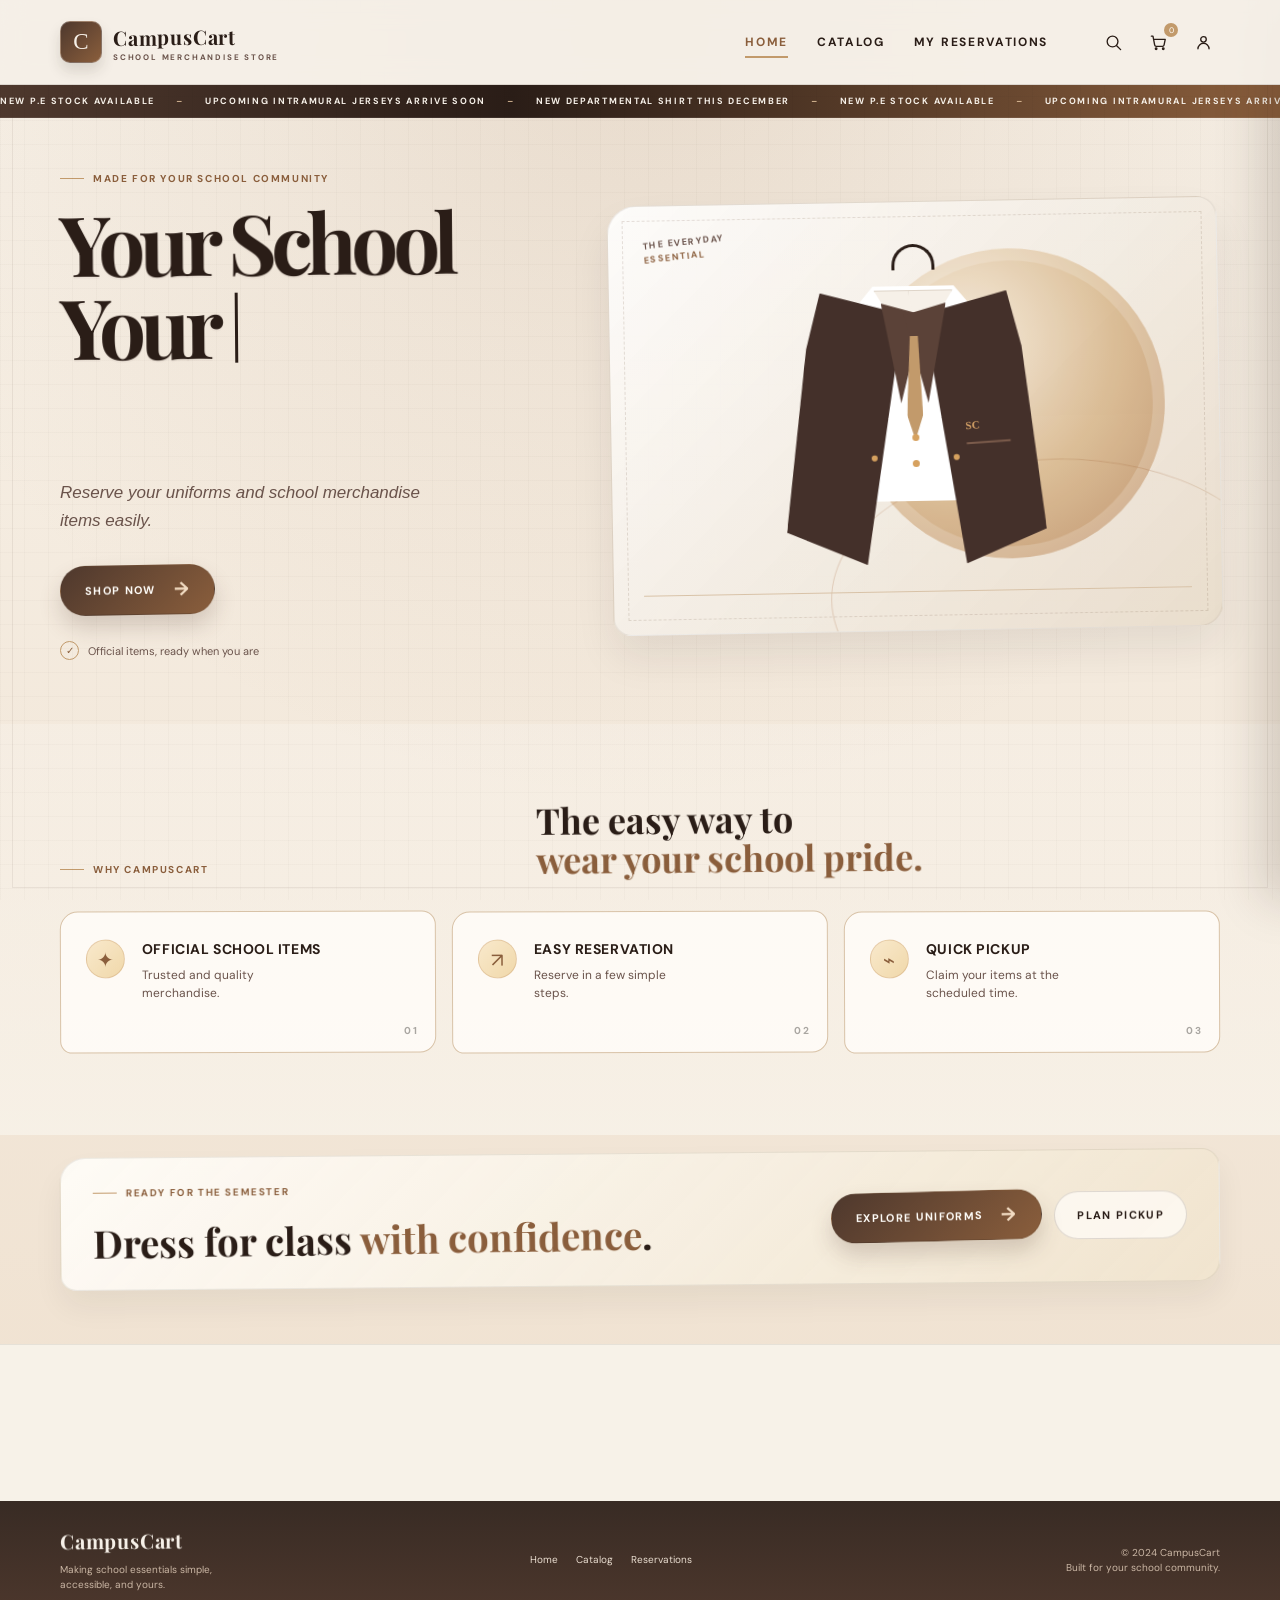
==== commit 8d63cf46: "Added Catalog and Changes in Design" ====
--- a/index.html
+++ b/index.html
@@ -53,12 +53,36 @@
 				<div id="benefits-content"></div>
 			</div>
 		</section>
+
+		<section class="cta" id="cta" aria-labelledby="cta-title">
+			<div class="container cta-panel">
+				<div>
+					<p class="eyebrow"><span></span>Ready for the semester</p>
+					<h2 id="cta-title">Dress for class <em>with confidence</em>.</h2>
+				</div>
+				<div class="cta-actions">
+					<a class="button button-primary" href="catalog.html">Explore Uniforms <span aria-hidden="true">&rarr;</span></a>
+					<a class="button button-secondary" href="#footer">Plan pickup</a>
+				</div>
+			</div>
+		</section>
+
+		<section class="reservations" id="reservations" aria-labelledby="reservations-title">
+			<div class="container">
+				<div id="reservations-content"></div>
+			</div>
+		</section>
 	</main>
 
 	<footer class="site-footer" id="footer">
 		<div id="footer-content" class="container"></div>
 	</footer>
 
+	<div class="cart-overlay" id="cart-overlay" aria-hidden="true"></div>
+	<aside class="cart-drawer" id="cart-drawer" aria-label="Shopping cart" aria-hidden="true">
+		<div id="cart-drawer-content"></div>
+	</aside>
+
 	<div class="toast" role="status" aria-live="polite"></div>
 	<script src="scripts.js"></script>
 </body>
--- a/styles.css
+++ b/styles.css
@@ -1,13 +1,17 @@
 :root {
-	--brown: #39251d;
-	--brown-soft: #735547;
-	--gold: #d68b3b;
-	--gold-dark: #a76022;
-	--cream: #fffdf8;
-	--beige: #f4ede3;
-	--line: #e6d9ca;
-	--white: #ffffff;
-	--shadow: 0 18px 45px rgba(83, 52, 32, 0.12);
+	--brown: #2a1d17;
+	--brown-soft: #6a534b;
+	--gold: #c29a6b;
+	--gold-dark: #8a5e3c;
+	--cream: #f6f0e8;
+	--beige: #e9dcc7;
+	--line: #d8c2a7;
+	--white: #fffdf9;
+	--coffee: #4e382d;
+	--coffee-soft: #7b5a4a;
+	--ink: #1b1412;
+	--shadow: 0 18px 35px rgba(42, 29, 23, 0.1);
+	--panel: rgba(255, 253, 249, 0.84);
 }
 
 * {
@@ -16,13 +20,44 @@
 
 html {
 	scroll-behavior: smooth;
+	overflow-y: scroll;
 }
 
 body {
+	width: 100%;
+	max-width: 100vw;
+	min-height: 100vh;
+	display: flex;
+	flex-direction: column;
 	margin: 0;
+	overflow-x: hidden;
 	color: var(--brown);
-	background: var(--beige);
+	background:
+		radial-gradient(circle at 50% 0%, rgba(162, 118, 77, 0.18) 0%, rgba(162, 118, 77, 0.08) 22%, transparent 46%),
+		linear-gradient(180deg, #f7f1e8 0%, #efe0ce 100%);
 	font-family: "DM Sans", sans-serif;
+}
+
+main {
+	flex: 1 0 auto;
+	width: 100%;
+}
+
+body::before {
+	content: "";
+	position: fixed;
+	inset: 0;
+	background-image: linear-gradient(rgba(42, 29, 23, 0.02) 1px, transparent 1px), linear-gradient(90deg, rgba(42, 29, 23, 0.02) 1px, transparent 1px);
+	background-size: 24px 24px;
+	pointer-events: none;
+}
+
+body::after {
+	content: "";
+	position: fixed;
+	inset: 12px;
+	border: 1px solid rgba(74, 56, 45, 0.08);
+	pointer-events: none;
 }
 
 a {
@@ -54,12 +89,16 @@
 
 /* Navigation bar */
 .site-header {
-	background: var(--cream);
-	border-bottom: 1px solid rgba(57, 37, 29, 0.08);
+	position: sticky;
+	top: 0;
+	z-index: 30;
+	background: rgba(246, 240, 232, 0.9);
+	backdrop-filter: blur(12px);
+	border-bottom: 1px solid rgba(42, 29, 23, 0.12);
 }
 
 .nav-wrap {
-	min-height: 86px;
+	min-height: 84px;
 	display: flex;
 	align-items: center;
 	gap: 40px;
@@ -73,7 +112,8 @@
 .announcement {
 	overflow: hidden;
 	color: var(--cream);
-	background: var(--gold-dark);
+	background: linear-gradient(90deg, var(--coffee) 0%, var(--brown) 40%, var(--gold-dark) 100%);
+	border-bottom: 1px solid rgba(255, 255, 255, 0.08);
 }
 
 .announcement-window {
@@ -95,7 +135,7 @@
 }
 
 .announcement-track b {
-	color: #f4c98f;
+	color: #e7c7a1;
 	font-size: 12px;
 	font-weight: 400;
 }
@@ -118,15 +158,17 @@
 }
 
 .brand-mark {
-	width: 37px;
-	height: 37px;
+	width: 42px;
+	height: 42px;
 	display: grid;
 	place-items: center;
 	color: var(--cream);
-	background: var(--brown);
-	border-radius: 50%;
+	background: linear-gradient(135deg, var(--coffee) 0%, var(--gold-dark) 100%);
+	border: 1px solid rgba(255, 255, 255, 0.25);
+	border-radius: 10px;
 	font-family: Georgia, serif;
 	font-size: 23px;
+	box-shadow: 0 8px 14px rgba(45, 32, 24, 0.14);
 }
 
 .brand-copy {
@@ -137,27 +179,30 @@
 .brand-copy strong,
 .footer-brand {
 	font: 700 20px "Playfair Display", Georgia, serif;
-	letter-spacing: 0;
+	letter-spacing: 0.04em;
 }
 
 .brand-copy small {
 	color: var(--brown-soft);
 	font-size: 8px;
 	font-weight: 700;
-	letter-spacing: 1.5px;
+	letter-spacing: 1.8px;
 }
 
 .site-nav {
 	display: flex;
 	align-items: center;
 	gap: 29px;
-	font-size: 13px;
-	font-weight: 600;
+	font-size: 12px;
+	font-weight: 700;
+	letter-spacing: 0.14em;
+	text-transform: uppercase;
 }
 
 .site-nav a {
 	padding: 8px 0 6px;
-	border-bottom: 3px solid transparent;
+	border-bottom: 2px solid transparent;
+	transition: opacity 150ms ease, color 150ms ease, border-color 150ms ease;
 }
 
 .site-nav a:hover,
@@ -225,8 +270,8 @@
 	grid-template-columns: 0.91fr 1.09fr;
 	align-items: center;
 	gap: 40px;
-	padding-top: 42px;
-	padding-bottom: 54px;
+	padding-top: 54px;
+	padding-bottom: 64px;
 }
 
 .eyebrow {
@@ -237,8 +282,9 @@
 	color: var(--gold-dark);
 	font-size: 10px;
 	font-weight: 700;
-	letter-spacing: 1.3px;
+	letter-spacing: 0.16em;
 	text-transform: uppercase;
+	font-family: "DM Sans", sans-serif;
 }
 
 .eyebrow span {
@@ -262,11 +308,20 @@
 	letter-spacing: 0;
 }
 
+h1,
+h2,
+.brand-copy strong,
+.footer-brand {
+	transform: rotate(-0.5deg);
+}
+
 h1 {
-	max-width: 500px;
+	max-width: 520px;
 	margin-bottom: 22px;
-	font-size: clamp(46px, 5.4vw, 76px);
-	line-height: 0.99;
+	font-size: clamp(54px, 6.5vw, 104px);
+	line-height: 0.82;
+	letter-spacing: -0.07em;
+	text-shadow: 0 2px 0 rgba(78, 56, 45, 0.04);
 }
 
 h1 em,
@@ -302,40 +357,58 @@
 }
 
 .hero-description {
-	max-width: 300px;
+	max-width: 380px;
 	margin-bottom: 29px;
 	color: var(--brown-soft);
-	font-size: 15px;
-	line-height: 1.65;
+	font-size: 17px;
+	line-height: 1.7;
+	font-style: italic;
 }
 
 .button {
 	display: inline-flex;
 	align-items: center;
-	gap: 26px;
-	border-radius: 4px;
-	font-size: 12px;
-	font-weight: 700;
-	transition: transform 180ms ease, box-shadow 180ms ease, background 180ms ease;
+	gap: 18px;
+	border-radius: 999px;
+	font-size: 11px;
+	font-weight: 700;
+	letter-spacing: 0.12em;
+	text-transform: uppercase;
+	transition: transform 180ms ease, box-shadow 180ms ease, background 180ms ease, border-color 180ms ease;
+	font-family: "DM Sans", sans-serif;
 }
 
 .button-primary {
-	padding: 16px 20px;
+	padding: 17px 24px;
 	color: var(--white);
-	background: var(--brown);
-	box-shadow: 0 8px 18px rgba(57, 37, 29, 0.15);
+	background: linear-gradient(135deg, var(--coffee) 0%, var(--gold-dark) 100%);
+	box-shadow: 0 12px 22px rgba(78, 56, 45, 0.2);
+	border: 1px solid rgba(42, 29, 23, 0.08);
+	transform: rotate(-1deg);
 }
 
 .button-primary:hover {
-	background: var(--gold-dark);
-	box-shadow: 0 10px 24px rgba(57, 37, 29, 0.2);
+	background: linear-gradient(135deg, var(--gold-dark) 0%, var(--coffee) 100%);
+	box-shadow: 0 16px 28px rgba(42, 29, 23, 0.16);
 	transform: translateY(-2px);
 }
 
 .button-primary span {
-	color: #f2c58d;
+	color: #f2dcc3;
 	font-size: 19px;
 	line-height: 0;
+}
+
+.button-secondary {
+	padding: 16px 22px;
+	border: 1px solid rgba(42, 29, 23, 0.14);
+	background: rgba(255, 253, 249, 0.72);
+	color: var(--brown);
+}
+
+.button-secondary:hover {
+	background: var(--white);
+	transform: translateY(-2px);
 }
 
 .hero-note {
@@ -362,17 +435,28 @@
 	position: relative;
 	min-height: 430px;
 	overflow: hidden;
-	background: var(--cream);
-	box-shadow: var(--shadow);
+	background: linear-gradient(135deg, rgba(255, 255, 255, 0.88), rgba(232, 220, 203, 0.96));
+	border: 1px solid rgba(42, 29, 23, 0.08);
+	border-radius: 30px 20px 24px 18px;
+	box-shadow: 0 22px 40px rgba(42, 29, 23, 0.08);
+	transform: rotate(-1deg);
+}
+
+.hero-visual::before {
+	content: "";
+	position: absolute;
+	inset: 14px;
+	border: 1px dashed rgba(118, 88, 70, 0.18);
+	pointer-events: none;
 }
 
 .hero-visual::after {
 	position: absolute;
 	right: -10%;
-	bottom: -33%;
-	width: 70%;
-	height: 65%;
-	border: 1px solid rgba(214, 139, 59, 0.22);
+	bottom: -25%;
+	width: 74%;
+	height: 64%;
+	border: 1px solid rgba(157, 91, 45, 0.22);
 	border-radius: 50%;
 	content: "";
 }
@@ -380,12 +464,13 @@
 .sun-shape {
 	position: absolute;
 	top: 48px;
-	right: 12%;
-	width: 280px;
-	height: 280px;
-	background: #ead3b1;
+	right: 9%;
+	width: 310px;
+	height: 310px;
+	background: radial-gradient(circle at 35% 30%, #f6ebdc 0%, #d9b98f 52%, #b98961 100%);
 	border-radius: 50%;
-	opacity: 0.68;
+	opacity: 0.9;
+	box-shadow: inset 0 0 0 12px rgba(255, 255, 255, 0.18);
 }
 
 .visual-kicker {
@@ -397,6 +482,8 @@
 	font-size: 9px;
 	line-height: 1.5;
 	letter-spacing: 1.5px;
+	transform: rotate(-5deg);
+	font-weight: 700;
 }
 
 .visual-kicker strong {
@@ -583,7 +670,38 @@
 
 .benefits {
 	padding: 74px 0 82px;
-	background: var(--cream);
+	background: linear-gradient(180deg, rgba(255,255,255,0.18), rgba(248,243,234,0.8));
+}
+
+.cta {
+	padding: 18px 0 58px;
+}
+
+.cta-panel {
+	display: flex;
+	align-items: center;
+	justify-content: space-between;
+	gap: 24px;
+	padding: 28px 32px;
+	border: 1px solid rgba(31, 26, 23, 0.08);
+	border-radius: 26px 18px 22px 16px;
+	background: linear-gradient(135deg, rgba(255, 253, 249, 0.9), rgba(240, 228, 205, 0.8));
+	box-shadow: 0 16px 30px rgba(31, 26, 23, 0.06);
+	transform: rotate(-0.5deg);
+}
+
+.cta-panel h2 {
+	margin: 0;
+	font-size: clamp(28px, 3vw, 42px);
+	line-height: 1.04;
+}
+
+.cta-actions {
+	display: flex;
+	flex-wrap: wrap;
+	align-items: center;
+	justify-content: flex-end;
+	gap: 12px;
 }
 
 .section-heading {
@@ -618,13 +736,15 @@
 	min-height: 142px;
 	padding: 27px 25px;
 	border: 1px solid var(--line);
-	border-radius: 5px;
-	background: var(--white);
-	transition: transform 180ms ease, box-shadow 180ms ease;
+	border-radius: 18px 14px 16px 12px;
+	background: rgba(255, 253, 249, 0.82);
+	transition: transform 180ms ease, box-shadow 180ms ease, border-color 180ms ease;
+	transform: rotate(-0.2deg);
 }
 
 .benefit-card:hover {
 	box-shadow: var(--shadow);
+	border-color: rgba(157, 91, 45, 0.3);
 	transform: translateY(-4px);
 }
 
@@ -635,7 +755,8 @@
 	display: grid;
 	place-items: center;
 	color: var(--gold-dark);
-	background: #f8ead8;
+	background: linear-gradient(135deg, #f9e9cc 0%, #f0d8aa 100%);
+	border: 1px solid rgba(157, 91, 45, 0.18);
 	border-radius: 50%;
 	font-size: 20px;
 }
@@ -643,6 +764,8 @@
 .benefit-card h3 {
 	margin: 1px 0 8px;
 	font-size: 14px;
+	letter-spacing: 0.04em;
+	text-transform: uppercase;
 }
 
 .benefit-card p {
@@ -657,42 +780,43 @@
 	position: absolute;
 	right: 17px;
 	bottom: 14px;
-	color: #cdbca9;
+	color: rgba(31, 26, 23, 0.38);
 	font-size: 10px;
 	font-weight: 700;
+	letter-spacing: 0.14em;
 }
 
 .site-footer {
-	padding: 39px 0;
+	padding: 26px 0 30px;
 	color: #eaded1;
-	background: var(--brown);
+	background: linear-gradient(180deg, #382b24 0%, var(--coffee) 100%);
 }
 
 .footer-grid {
 	display: grid;
 	grid-template-columns: 1.2fr 1fr 0.8fr;
 	align-items: center;
-	gap: 40px;
+	gap: 30px;
 }
 
 .footer-brand {
 	display: inline-block;
-	margin-bottom: 10px;
+	margin-bottom: 8px;
 	color: var(--cream);
 }
 
 .site-footer p {
 	margin: 0;
 	color: #cbb7a5;
-	font-size: 11px;
-	line-height: 1.6;
+	font-size: 10px;
+	line-height: 1.5;
 }
 
 .footer-links {
 	display: flex;
 	flex-wrap: wrap;
-	gap: 12px 25px;
-	font-size: 11px;
+	gap: 10px 18px;
+	font-size: 10px;
 }
 
 .footer-links a:hover {
@@ -726,6 +850,665 @@
 	transform: translateY(0);
 }
 
+/* Catalog */
+.catalog,
+.catalog-screen {
+	min-height: 60vh;
+	padding: 74px 0 82px;
+	background: rgba(239, 227, 209, 0.7);
+	border-top: 1px solid rgba(31, 26, 23, 0.08);
+}
+
+.catalog-header {
+	display: flex;
+	align-items: end;
+	justify-content: space-between;
+	gap: 24px;
+	margin-bottom: 28px;
+}
+
+.catalog-header h2 {
+	margin: 0;
+	font-size: 36px;
+	line-height: 1.08;
+}
+
+.catalog-header p {
+	max-width: 360px;
+	margin: 8px 0 0;
+	color: var(--brown-soft);
+	font-size: 13px;
+	line-height: 1.6;
+}
+
+.catalog-controls {
+	display: flex;
+	flex-wrap: wrap;
+	align-items: center;
+	justify-content: space-between;
+	gap: 16px;
+	margin-bottom: 28px;
+}
+
+.catalog-filters {
+	display: flex;
+	flex-wrap: wrap;
+	gap: 8px;
+}
+
+.filter-button {
+	padding: 8px 14px;
+	border: 1px solid var(--line);
+	border-radius: 999px;
+	background: rgba(255, 253, 249, 0.72);
+	color: var(--brown-soft);
+	font-size: 12px;
+	font-weight: 700;
+	letter-spacing: 0.08em;
+	text-transform: uppercase;
+	cursor: pointer;
+	transition: background 150ms ease, color 150ms ease, border-color 150ms ease;
+}
+
+.filter-button.active,
+.filter-button:hover {
+	background: var(--brown);
+	color: var(--cream);
+	border-color: var(--brown);
+}
+
+.catalog-search {
+	position: relative;
+	display: flex;
+	align-items: center;
+}
+
+.catalog-search input {
+	width: 260px;
+	max-width: 100%;
+	padding: 10px 14px 10px 36px;
+	border: 1px solid var(--line);
+	border-radius: 999px;
+	background: rgba(255, 253, 249, 0.76);
+	color: var(--brown);
+	font-size: 13px;
+	outline: none;
+}
+
+.catalog-search input:focus {
+	border-color: var(--gold);
+	box-shadow: 0 0 0 3px rgba(217, 161, 74, 0.14);
+}
+
+.catalog-search svg {
+	position: absolute;
+	left: 11px;
+	width: 16px;
+	height: 16px;
+	fill: none;
+	stroke: var(--brown-soft);
+	stroke-width: 1.7;
+	stroke-linecap: round;
+	stroke-linejoin: round;
+	pointer-events: none;
+}
+
+.catalog-grid {
+	display: grid;
+	grid-template-columns: repeat(4, 1fr);
+	gap: 16px;
+}
+
+.product-card {
+	display: flex;
+	flex-direction: column;
+	background: rgba(255, 253, 249, 0.8);
+	border: 1px solid var(--line);
+	border-radius: 14px;
+	overflow: hidden;
+	transition: transform 180ms ease, box-shadow 180ms ease, border-color 180ms ease;
+}
+
+.product-card:hover {
+	transform: translateY(-4px);
+	box-shadow: var(--shadow);
+	border-color: rgba(157, 91, 45, 0.24);
+}
+
+.product-image {
+	position: relative;
+	height: 148px;
+	display: grid;
+	place-items: center;
+	background: linear-gradient(135deg, #f9f3ea 0%, #efdfc4 100%);
+	border-bottom: 1px solid var(--line);
+	font: 700 32px "Playfair Display", Georgia, serif;
+	color: var(--brown);
+	letter-spacing: -0.5px;
+}
+
+.product-image span {
+	opacity: 0.95;
+}
+
+.product-badge {
+	position: absolute;
+	top: 10px;
+	left: 10px;
+	padding: 4px 8px;
+	border-radius: 999px;
+	background: var(--brown);
+	color: var(--cream);
+	font-size: 9px;
+	font-weight: 700;
+	letter-spacing: 0.08em;
+	text-transform: uppercase;
+}
+
+.product-badge.low {
+	background: var(--gold-dark);
+}
+
+.product-badge.out {
+	background: #8a857f;
+}
+
+.product-info {
+	display: flex;
+	flex-direction: column;
+	flex: 1;
+	padding: 16px 16px 14px;
+	gap: 6px;
+}
+
+.product-category {
+	margin: 0;
+	color: var(--gold-dark);
+	font-size: 10px;
+	font-weight: 700;
+	letter-spacing: 1px;
+	text-transform: uppercase;
+}
+
+.product-card h3 {
+	margin: 0;
+	font-size: 15px;
+	line-height: 1.25;
+	font-family: "DM Sans", sans-serif;
+	font-weight: 600;
+}
+
+.product-meta {
+	display: flex;
+	align-items: center;
+	justify-content: space-between;
+	gap: 8px;
+	margin-top: 4px;
+}
+
+.product-price {
+	font-size: 14px;
+	font-weight: 700;
+	color: var(--brown);
+}
+
+.product-stock {
+	font-size: 11px;
+	color: var(--brown-soft);
+}
+
+.product-stock.low {
+	color: var(--gold-dark);
+	font-weight: 600;
+}
+
+.product-stock.out {
+	color: #b42318;
+	font-weight: 600;
+}
+
+.product-actions {
+	display: flex;
+	gap: 8px;
+	margin-top: 12px;
+}
+
+.button-small {
+	flex: 1;
+	display: inline-flex;
+	align-items: center;
+	justify-content: center;
+	gap: 6px;
+	padding: 10px 12px;
+	border-radius: 999px;
+	border: 1px solid var(--brown);
+	background: linear-gradient(135deg, var(--brown) 0%, #45342d 100%);
+	color: var(--white);
+	font-size: 12px;
+	font-weight: 700;
+	letter-spacing: 0.08em;
+	text-transform: uppercase;
+	cursor: pointer;
+	transition: background 150ms ease, transform 150ms ease;
+}
+
+.button-small:hover {
+	background: linear-gradient(135deg, var(--gold-dark) 0%, #844e29 100%);
+	border-color: var(--gold-dark);
+	transform: translateY(-1px);
+}
+
+.button-small:disabled {
+	background: #e9e0d3;
+	border-color: #e9e0d3;
+	color: #9e8c7c;
+	cursor: not-allowed;
+	transform: none;
+}
+
+.button-small.outline {
+	background: transparent;
+	color: var(--brown);
+}
+
+.button-small.outline:hover {
+	background: var(--beige);
+}
+
+.catalog-empty {
+	grid-column: 1 / -1;
+	padding: 40px 20px;
+	text-align: center;
+	background: var(--white);
+	border: 1px dashed var(--line);
+	border-radius: 6px;
+	color: var(--brown-soft);
+	font-size: 13px;
+}
+
+/* Reservations */
+.reservations {
+	padding: 74px 0 82px;
+	background: rgba(248, 243, 234, 0.96);
+	border-top: 1px solid rgba(31, 26, 23, 0.08);
+}
+
+.reservations-header {
+	display: flex;
+	align-items: end;
+	justify-content: space-between;
+	gap: 24px;
+	margin-bottom: 28px;
+}
+
+.reservations-header h2 {
+	margin: 0;
+	font-size: 36px;
+	line-height: 1.08;
+}
+
+.reservations-header p {
+	margin: 8px 0 0;
+	color: var(--brown-soft);
+	font-size: 13px;
+	line-height: 1.6;
+}
+
+.reservation-list {
+	display: grid;
+	gap: 16px;
+}
+
+.reservation-card {
+	background: rgba(255, 253, 249, 0.8);
+	border: 1px solid var(--line);
+	border-radius: 16px;
+	padding: 20px;
+	box-shadow: 0 10px 18px rgba(31, 26, 23, 0.04);
+}
+
+.reservation-head {
+	display: flex;
+	flex-wrap: wrap;
+	align-items: center;
+	justify-content: space-between;
+	gap: 12px;
+	margin-bottom: 14px;
+	padding-bottom: 14px;
+	border-bottom: 1px solid var(--line);
+}
+
+.reservation-id {
+	font-size: 12px;
+	font-weight: 700;
+	letter-spacing: 0.6px;
+}
+
+.reservation-id span {
+	color: var(--gold-dark);
+}
+
+.reservation-date {
+	font-size: 11px;
+	color: var(--brown-soft);
+}
+
+.reservation-status {
+	padding: 4px 10px;
+	border-radius: 999px;
+	background: #eef6ee;
+	color: #2e7d32;
+	font-size: 10px;
+	font-weight: 700;
+	letter-spacing: 0.6px;
+	text-transform: uppercase;
+}
+
+.reservation-items {
+	display: grid;
+	gap: 8px;
+	margin-bottom: 14px;
+}
+
+.reservation-item {
+	display: flex;
+	justify-content: space-between;
+	gap: 12px;
+	font-size: 13px;
+}
+
+.reservation-item span:last-child {
+	font-weight: 600;
+}
+
+.reservation-total {
+	display: flex;
+	justify-content: space-between;
+	align-items: center;
+	padding-top: 14px;
+	border-top: 1px solid var(--line);
+	font-weight: 700;
+}
+
+.reservation-total span:last-child {
+	color: var(--gold-dark);
+	font-size: 16px;
+}
+
+.reservations-empty {
+	padding: 36px 20px;
+	text-align: center;
+	background: var(--white);
+	border: 1px dashed var(--line);
+	border-radius: 6px;
+	color: var(--brown-soft);
+}
+
+.reservations-empty p {
+	margin: 0 0 12px;
+	font-size: 13px;
+	line-height: 1.6;
+}
+
+/* Cart Drawer */
+.cart-overlay {
+	position: fixed;
+	inset: 0;
+	z-index: 20;
+	background: rgba(57, 37, 29, 0.38);
+	opacity: 0;
+	pointer-events: none;
+	transition: opacity 200ms ease;
+}
+
+.cart-overlay.open {
+	opacity: 1;
+	pointer-events: auto;
+}
+
+.cart-drawer {
+	position: fixed;
+	top: 0;
+	right: 0;
+	z-index: 21;
+	width: min(420px, 100%);
+	height: 100dvh;
+	display: flex;
+	flex-direction: column;
+	background: var(--cream);
+	box-shadow: -18px 0 45px rgba(57, 37, 29, 0.18);
+	border-left: 1px solid var(--line);
+	transform: translateX(100%);
+	transition: transform 260ms cubic-bezier(0.2, 0.8, 0.2, 1);
+	overflow: hidden;
+}
+
+.cart-drawer.open {
+	transform: translateX(0);
+}
+
+.cart-drawer-header {
+	display: flex;
+	align-items: center;
+	justify-content: space-between;
+	padding: 18px 20px;
+	border-bottom: 1px solid var(--line);
+	background: var(--white);
+}
+
+.cart-drawer-header h2 {
+	margin: 0;
+	font-size: 18px;
+	font-family: "DM Sans", sans-serif;
+	font-weight: 700;
+}
+
+.cart-drawer-header p {
+	margin: 2px 0 0;
+	color: var(--brown-soft);
+	font-size: 11px;
+}
+
+.cart-close {
+	width: 32px;
+	height: 32px;
+	display: grid;
+	place-items: center;
+	border: 1px solid var(--line);
+	border-radius: 50%;
+	background: var(--white);
+	cursor: pointer;
+	font-size: 16px;
+	line-height: 1;
+}
+
+.cart-close:hover {
+	background: var(--beige);
+}
+
+.cart-body {
+	flex: 1;
+	overflow: auto;
+	padding: 16px;
+	display: grid;
+	gap: 12px;
+	align-content: start;
+	background: var(--beige);
+}
+
+.cart-empty {
+	padding: 32px 16px;
+	text-align: center;
+	background: var(--white);
+	border: 1px dashed var(--line);
+	border-radius: 6px;
+}
+
+.cart-empty p {
+	margin: 0 0 14px;
+	color: var(--brown-soft);
+	font-size: 13px;
+	line-height: 1.6;
+}
+
+.cart-item {
+	display: grid;
+	grid-template-columns: 72px 1fr;
+	gap: 14px;
+	padding: 14px;
+	background: var(--white);
+	border: 1px solid var(--line);
+	border-radius: 6px;
+}
+
+.cart-item-image {
+	height: 72px;
+	display: grid;
+	place-items: center;
+	background: #fdf6e9;
+	border-radius: 4px;
+	font: 700 18px "Playfair Display", Georgia, serif;
+	color: var(--brown);
+}
+
+.cart-item-info {
+	display: grid;
+	gap: 4px;
+}
+
+.cart-item-top {
+	display: flex;
+	align-items: start;
+	justify-content: space-between;
+	gap: 10px;
+}
+
+.cart-item-name {
+	margin: 0;
+	font-size: 13px;
+	font-weight: 600;
+	line-height: 1.3;
+}
+
+.cart-item-category {
+	margin: 0;
+	color: var(--gold-dark);
+	font-size: 10px;
+	font-weight: 700;
+	letter-spacing: 0.8px;
+	text-transform: uppercase;
+}
+
+.cart-item-price {
+	font-size: 12px;
+	font-weight: 700;
+	color: var(--brown);
+}
+
+.cart-item-remove {
+	border: 0;
+	background: transparent;
+	color: #b42318;
+	font-size: 11px;
+	font-weight: 600;
+	cursor: pointer;
+	padding: 0;
+	text-decoration: underline;
+	text-underline-offset: 2px;
+}
+
+.cart-item-bottom {
+	display: flex;
+	align-items: center;
+	justify-content: space-between;
+	gap: 10px;
+	margin-top: 6px;
+}
+
+.quantity-control {
+	display: inline-flex;
+	align-items: center;
+	border: 1px solid var(--line);
+	border-radius: 999px;
+	overflow: hidden;
+	background: var(--white);
+}
+
+.quantity-control button {
+	width: 28px;
+	height: 28px;
+	display: grid;
+	place-items: center;
+	border: 0;
+	background: transparent;
+	cursor: pointer;
+	font-size: 14px;
+	font-weight: 700;
+}
+
+.quantity-control button:hover {
+	background: var(--beige);
+}
+
+.quantity-control button:disabled {
+	opacity: 0.4;
+	cursor: not-allowed;
+}
+
+.quantity-control span {
+	min-width: 28px;
+	text-align: center;
+	font-size: 12px;
+	font-weight: 700;
+}
+
+.cart-item-total {
+	font-size: 13px;
+	font-weight: 700;
+}
+
+.cart-footer {
+	padding: 16px 20px 20px;
+	border-top: 1px solid var(--line);
+	background: var(--white);
+	display: grid;
+	gap: 12px;
+}
+
+.cart-summary {
+	display: grid;
+	gap: 6px;
+	font-size: 13px;
+}
+
+.cart-summary-row {
+	display: flex;
+	justify-content: space-between;
+	gap: 12px;
+}
+
+.cart-summary-row.total {
+	padding-top: 8px;
+	border-top: 1px solid var(--line);
+	font-weight: 700;
+	font-size: 15px;
+}
+
+.cart-summary-row.total span:last-child {
+	color: var(--gold-dark);
+}
+
+.cart-actions {
+	display: grid;
+	gap: 8px;
+}
+
+.button-block {
+	width: 100%;
+	justify-content: center;
+	padding: 14px 16px;
+}
+
 @media (max-width: 900px) {
 	.nav-wrap {
 		gap: 20px;
@@ -751,6 +1534,25 @@
 	.sun-shape {
 		width: 230px;
 		height: 230px;
+	}
+
+	.catalog-grid {
+		grid-template-columns: repeat(2, 1fr);
+	}
+
+	.catalog-header,
+	.reservations-header {
+		flex-direction: column;
+		align-items: start;
+	}
+
+	.catalog-controls {
+		flex-direction: column;
+		align-items: stretch;
+	}
+
+	.catalog-search input {
+		width: 100%;
 	}
 }
 @media (max-width: 720px) {
@@ -825,6 +1627,15 @@
 		min-height: 380px;
 	}
 
+	.cta-panel {
+		display: block;
+	}
+
+	.cta-actions {
+		justify-content: flex-start;
+		margin-top: 18px;
+	}
+
 	.section-heading {
 		display: block;
 	}
@@ -859,6 +1670,19 @@
 
 	.footer-links {
 		max-width: 270px;
+	}
+
+	.catalog-grid {
+		grid-template-columns: 1fr;
+	}
+
+	.catalog-header h2,
+	.reservations-header h2 {
+		font-size: 31px;
+	}
+
+	.cart-drawer {
+		width: 100%;
 	}
 }
 @media (prefers-reduced-motion: reduce) {
